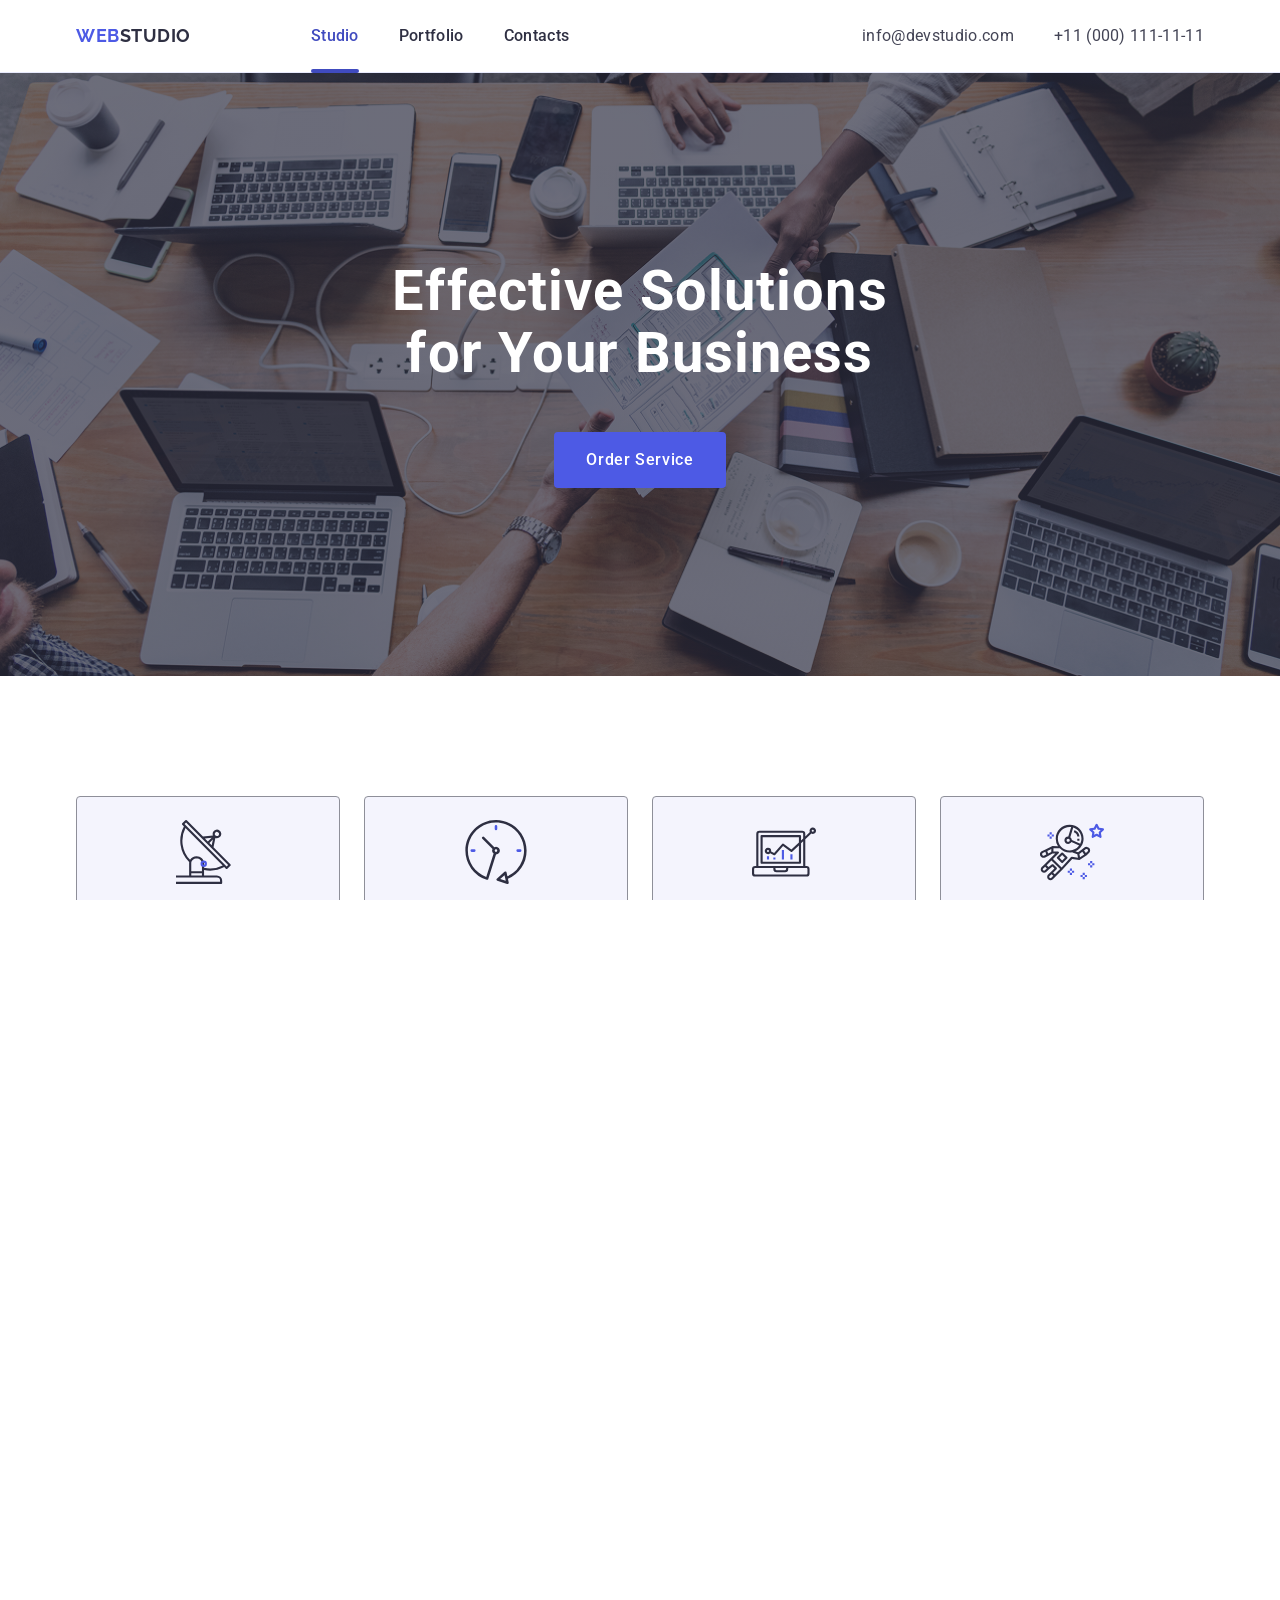
==== index.html @ c603f842 "Add files via upload" ====
<!DOCTYPE html>
<html lang="en">
  <head>
    <meta charset="UTF-8" />
    <meta name="viewport" content="width=device-width, initial-scale=1.0" />
    <!-- all Fonts -->
    <link rel="preconnect" href="https://fonts.googleapis.com" />
    <link rel="preconnect" href="https://fonts.gstatic.com" crossorigin />
    <link
      href="https://fonts.googleapis.com/css2?family=Raleway:wght@700&family=Roboto:wght@400;500;700&display=swap"
      rel="stylesheet"
    />

    <!-- Normalize -->
    <link
      href="https://cdnjs.cloudflare.com/ajax/libs/modern-normalize/3.0.1/modern-normalize.min.css"
      rel="stylesheet"
    />
    <!-- Stylesheet -->
    <link rel="stylesheet" href="./css/styles.css" />

    <!-- Title -->
    <title>WebStudio</title>
  </head>
  <body>
    <!-- Header -->
    <header class="site-header header">
      <div class="container header-container">
        <nav class="nav-bar">
          <a href="./index.html" class="logo-link">
            Web<span class="logo-studio">Studio</span>
          </a>
          <button class="burger-menu" type="button" aria-label="Open menu">
            <svg class="burger-menu-icon" width="24" height="24">
              <use href="./images/icons.svg#mobile-menu-icon"></use>
            </svg>
          </button>
          <ul class="main-menu">
            <li class="menu-link-item">
              <a href="./index.html" class="menu-link current">Studio</a>
            </li>
            <li class="menu-link-item">
              <a href="#" class="menu-link">Portfolio</a>
            </li>
            <li class="menu-link-item">
              <a href="#" class="menu-link">Contacts</a>
            </li>
          </ul>
        </nav>
        <address class="contact-info">
          <ul class="contact-list">
            <li>
              <a href="mailto:info@devstudio.com" class="contact-link"
                >info@devstudio.com</a
              >
            </li>
            <li>
              <a href="tel:+110001111111" class="contact-link"
                >+11 (000) 111-11-11</a
              >
            </li>
          </ul>
        </address>
      </div>
    </header>
    <main>
      <!-- Hero Section -->
      <section class="hero">
        <div class="container hero-container">
          <h1 class="hero-title">Effective Solutions for Your Business</h1>
          <button type="button" class="hero-button button">
            <span class="button-text">Order Service</span>
          </button>
        </div>
      </section>

      <!-- Features Section -->
      <section class="features">
        <div class="container features-container">
          <h2 class="visually-hidden">Our Features</h2>
          <ul class="features-list">
            <li class="feature-item">
              <div class="feature-icon">
                <svg width="64" height="64">
                  <use href="./images/icons.svg#antenna"></use>
                </svg>
              </div>
              <h3 class="feature-item-name">Strategy</h3>
              <p class="feature-item-text">
                Our goal is to identify the business problem to walk away with
                the perfect and creative solution.
              </p>
            </li>
            <li class="feature-item">
              <div class="feature-icon">
                <svg width="64" height="64">
                  <use href="./images/icons.svg#clock"></use>
                </svg>
              </div>
              <h3 class="feature-item-name">Punctuality</h3>
              <p class="feature-item-text">
                Bring the key message to the brand's audience for the best price
                within the shortest possible time.
              </p>
            </li>
            <li class="feature-item">
              <div class="feature-icon">
                <svg width="64" height="64">
                  <use href="./images/icons.svg#diagram"></use>
                </svg>
              </div>
              <h3 class="feature-item-name">Diligence</h3>
              <p class="feature-item-text">
                Research and confirm brands with the strongest digital growth
                opportunities and minimize risk.
              </p>
            </li>
            <li class="feature-item">
              <div class="feature-icon">
                <svg width="64" height="64">
                  <use href="./images/icons.svg#astronaut"></use>
                </svg>
              </div>
              <h3 class="feature-item-name">Technologies</h3>
              <p class="feature-item-text">
                Design practice focused on digital experiences. We bring forth a
                deep passion for problem-solving.
              </p>
            </li>
          </ul>
        </div>
      </section>

      <!-- Team Section -->
      <section class="team">
        <div class="container team-container">
          <h2 class="team-titel">Our Team</h2>
          <ul class="team-list">
            <li class="team-item">
              <img
                srcset="
                  ./images/team/img_te_mob.jpg    1x,
                  ./images/team/img_te_mob@2x.jpg 2x
                "
                src="./images/team/img1.jpg"
                alt="Mark Guerrero"
                width="264"
                height="260"
              />
              <div class="team-info">
                <h3 class="team-name">Mark Guerrero</h3>
                <p class="team-name-body">Product Designer</p>
                <ul class="social-list">
                  <li class="social-item">
                    <a
                      class="social-link"
                      href="https://instagram.com"
                      target="_blank"
                      rel="noopener noreferrer"
                    >
                      <svg class="social-icon" width="16" height="16">
                        <use href="./images/icons.svg#instagram"></use>
                      </svg>
                    </a>
                  </li>
                  <li class="social-item">
                    <a
                      class="social-link"
                      href="https://twitter.com"
                      target="_blank"
                      rel="noopener noreferrer"
                    >
                      <svg class="social-icon" width="16" height="16">
                        <use href="./images/icons.svg#twitter"></use>
                      </svg>
                    </a>
                  </li>
                  <li class="social-item">
                    <a
                      class="social-link"
                      href="https://facebook.com"
                      target="_blank"
                      rel="noopener noreferrer"
                    >
                      <svg class="social-icon" width="16" height="16">
                        <use href="./images/icons.svg#facebook"></use>
                      </svg>
                    </a>
                  </li>
                  <li class="social-item">
                    <a
                      class="social-link"
                      href="https://linkedin.com"
                      target="_blank"
                      rel="noopener noreferrer"
                    >
                      <svg class="social-icon" width="16" height="16">
                        <use href="./images/icons.svg#linkedin"></use>
                      </svg>
                    </a>
                  </li>
                </ul>
              </div>
            </li>
            <li class="team-item">
              <img
                srcset="
                  ./images/team/img_te_mob-1.jpg    1x,
                  ./images/team/img_te_mob@2x-1.jpg 2x
                "
                src="./images/team/img2.jpg"
                alt="Tom Ford"
                width="264"
                height="260"
              />
              <div class="team-info">
                <h3 class="team-name">Tom Ford</h3>
                <p class="team-name-body">Frontend Developer</p>
                <ul class="social-list">
                  <li class="social-item">
                    <a
                      class="social-link"
                      href="https://instagram.com"
                      target="_blank"
                      rel="noopener noreferrer"
                    >
                      <svg class="social-icon" width="16" height="16">
                        <use href="./images/icons.svg#instagram"></use>
                      </svg>
                    </a>
                  </li>
                  <li class="social-item">
                    <a
                      class="social-link"
                      href="https://twitter.com"
                      target="_blank"
                      rel="noopener noreferrer"
                    >
                      <svg class="social-icon" width="16" height="16">
                        <use href="./images/icons.svg#twitter"></use>
                      </svg>
                    </a>
                  </li>
                  <li class="social-item">
                    <a
                      class="social-link"
                      href="https://facebook.com"
                      target="_blank"
                      rel="noopener noreferrer"
                    >
                      <svg class="social-icon" width="16" height="16">
                        <use href="./images/icons.svg#facebook"></use>
                      </svg>
                    </a>
                  </li>
                  <li class="social-item">
                    <a
                      class="social-link"
                      href="https://linkedin.com"
                      target="_blank"
                      rel="noopener noreferrer"
                    >
                      <svg class="social-icon" width="16" height="16">
                        <use href="./images/icons.svg#linkedin"></use>
                      </svg>
                    </a>
                  </li>
                </ul>
              </div>
            </li>
            <li class="team-item">
              <img
                srcset="
                  ./images/team/img_te_mob-2.jpg    1x,
                  ./images/team/img_te_mob@2x-2.jpg 2x
                "
                src="./images/team/img3.jpg"
                alt="Camila Garcia"
                width="264"
                height="260"
              />
              <div class="team-info">
                <h3 class="team-name">Camila Garcia</h3>
                <p class="team-name-body">Marketing</p>
                <ul class="social-list">
                  <li class="social-item">
                    <a
                      class="social-link"
                      href="https://instagram.com"
                      target="_blank"
                      rel="noopener noreferrer"
                    >
                      <svg class="social-icon" width="16" height="16">
                        <use href="./images/icons.svg#instagram"></use>
                      </svg>
                    </a>
                  </li>
                  <li class="social-item">
                    <a
                      class="social-link"
                      href="https://twitter.com"
                      target="_blank"
                      rel="noopener noreferrer"
                    >
                      <svg class="social-icon" width="16" height="16">
                        <use href="./images/icons.svg#twitter"></use>
                      </svg>
                    </a>
                  </li>
                  <li class="social-item">
                    <a
                      class="social-link"
                      href="https://facebook.com"
                      target="_blank"
                      rel="noopener noreferrer"
                    >
                      <svg class="social-icon" width="16" height="16">
                        <use href="./images/icons.svg#facebook"></use>
                      </svg>
                    </a>
                  </li>
                  <li class="social-item">
                    <a
                      class="social-link"
                      href="https://linkedin.com"
                      target="_blank"
                      rel="noopener noreferrer"
                    >
                      <svg class="social-icon" width="16" height="16">
                        <use href="./images/icons.svg#linkedin"></use>
                      </svg>
                    </a>
                  </li>
                </ul>
              </div>
            </li>
            <li class="team-item">
              <img
                srcset="
                  ./images/team/img_te_mob-3.jpg    1x,
                  ./images/team/img_te_mob@2x-3.jpg 2x
                "
                src="./images/team/img4.jpg"
                alt="Daniel Wilson"
                width="264"
                height="260"
              />
              <div class="team-info">
                <h3 class="team-name">Daniel Wilson</h3>
                <p class="team-name-body">UI Designer</p>
                <ul class="social-list">
                  <li class="social-item">
                    <a
                      class="social-link"
                      href="https://instagram.com"
                      target="_blank"
                      rel="noopener noreferrer"
                    >
                      <svg class="social-icon" width="16" height="16">
                        <use href="./images/icons.svg#instagram"></use>
                      </svg>
                    </a>
                  </li>
                  <li class="social-item">
                    <a
                      class="social-link"
                      href="https://twitter.com"
                      target="_blank"
                      rel="noopener noreferrer"
                    >
                      <svg class="social-icon" width="16" height="16">
                        <use href="./images/icons.svg#twitter"></use>
                      </svg>
                    </a>
                  </li>
                  <li class="social-item">
                    <a
                      class="social-link"
                      href="https://facebook.com"
                      target="_blank"
                      rel="noopener noreferrer"
                    >
                      <svg class="social-icon" width="16" height="16">
                        <use href="./images/icons.svg#facebook"></use>
                      </svg>
                    </a>
                  </li>
                  <li class="social-item">
                    <a
                      class="social-link"
                      href="https://linkedin.com"
                      target="_blank"
                      rel="noopener noreferrer"
                    >
                      <svg class="social-icon" width="16" height="16">
                        <use href="./images/icons.svg#linkedin"></use>
                      </svg>
                    </a>
                  </li>
                </ul>
              </div>
            </li>
          </ul>
        </div>
      </section>

      <!-- Portfolio Section -->
      <section class="portfolio">
        <div class="container portfolio-container">
          <h2 class="portfolio-titel">Our Portfolio</h2>
          <ul class="portfolio-list">
            <li class="portfolio-item">
              <div class="overlay-wrapper">
                <picture>
                  <!-- Desktop -->
                  <source
                    media="(min-width: 1158px)"
                    srcset="
                      ./images/portfolio/img-1.jpg         1x,
                      ./images/portfolio/img_desk@2x-1.jpg 2x
                    "
                  />

                  <!-- Tablet -->
                  <source
                    media="(min-width: 768px)"
                    srcset="
                      ./images/portfolio/img_port_tab-1.jpg    1x,
                      ./images/portfolio/img_port_tab-1@2x.jpg 2x
                    "
                  />

                  <!-- Mobile fallback -->
                  <img
                    src="./images/portfolio/imgport_mob-1.jpg"
                    alt="Banking App"
                    width="288"
                    height="280"
                  />
                </picture>
                <p class="overlay-text">
                  14 Stylish and User-Friendly App Design Concepts · Task
                  Manager App · Calorie Tracker App · Exotic Fruit Ecommerce App
                  · Cloud Storage App
                </p>
              </div>
              <div class="portfolio-info">
                <h3 class="portfolio-name">Banking App</h3>
                <p class="portfolio-name-body">App</p>
              </div>
            </li>
            <li class="portfolio-item">
              <div class="overlay-wrapper">
                <picture>
                  <source
                    media="(min-width: 1158px)"
                    srcset="
                      ./images/portfolio/img-2.jpg         1x,
                      ./images/portfolio/img_desk@2x-2.jpg 2x
                    "
                  />

                  <!-- Tablet -->
                  <source
                    media="(min-width: 768px)"
                    srcset="
                      ./images/portfolio/img_port_tab-2.jpg    1x,
                      ./images/portfolio/img_port_tab-2@2x.jpg 2x
                    "
                  />

                  <!-- Mobile fallback -->
                  <img
                    src="./images/portfolio/imgport_mob-2.jpg"
                    alt="Cashless Payment"
                    width="288"
                    height="280"
                  />
                </picture>
                <p class="overlay-text">
                  14 Stylish and User-Friendly App Design Concepts · Task
                  Manager App · Calorie Tracker App · Exotic Fruit Ecommerce App
                  · Cloud Storage App
                </p>
              </div>
              <div class="portfolio-info">
                <h3 class="portfolio-name">Cashless Payment</h3>
                <p class="portfolio-name-body">Marketing</p>
              </div>
            </li>
            <li class="portfolio-item">
              <div class="overlay-wrapper">
                <picture>
                  <source
                    media="(min-width: 1158px)"
                    srcset="
                      ./images/portfolio/img-3.jpg         1x,
                      ./images/portfolio/img_desk@2x-3.jpg 2x
                    "
                  />

                  <!-- Tablet -->
                  <source
                    media="(min-width: 768px)"
                    srcset="
                      ./images/portfolio/img_port_tab-3.jpg    1x,
                      ./images/portfolio/img_port_tab-3@2x.jpg 2x
                    "
                  />

                  <!-- Mobile fallback -->
                  <img
                    src="./images/portfolio/imgport_mob-3.jpg"
                    alt="Meditation App"
                    width="288"
                    height="280"
                  />
                </picture>

                <p class="overlay-text">
                  14 Stylish and User-Friendly App Design Concepts · Task
                  Manager App · Calorie Tracker App · Exotic Fruit Ecommerce App
                  · Cloud Storage App
                </p>
              </div>
              <div class="portfolio-info">
                <h3 class="portfolio-name">Meditation App</h3>
                <p class="portfolio-name-body">App</p>
              </div>
            </li>
            <li class="portfolio-item">
              <div class="overlay-wrapper">
                <picture>
                  <source
                    media="(min-width: 1158px)"
                    srcset="
                      ./images/portfolio/img-4.jpg         1x,
                      ./images/portfolio/img_desk@2x-4.jpg 2x
                    "
                  />

                  <!-- Tablet -->
                  <source
                    media="(min-width: 768px)"
                    srcset="
                      ./images/portfolio/img_port_tab-4.jpg    1x,
                      ./images/portfolio/img_port_tab-4@2x.jpg 2x
                    "
                  />

                  <!-- Mobile fallback -->
                  <img
                    src="./images/portfolio/imgport_mob-4.jpg"
                    alt="Taxi Service"
                    width="288"
                    height="280"
                  />
                </picture>

                <p class="overlay-text">
                  14 Stylish and User-Friendly App Design Concepts · Task
                  Manager App · Calorie Tracker App · Exotic Fruit Ecommerce App
                  · Cloud Storage App
                </p>
              </div>
              <div class="portfolio-info">
                <h3 class="portfolio-name">Taxi Service</h3>
                <p class="portfolio-name-body">Marketing</p>
              </div>
            </li>
            <li class="portfolio-item">
              <div class="overlay-wrapper">
                <picture>
                  <source
                    media="(min-width: 1158px)"
                    srcset="
                      ./images/portfolio/img-5.jpg         1x,
                      ./images/portfolio/img_desk@2x-5.jpg 2x
                    "
                  />

                  <!-- Tablet -->
                  <source
                    media="(min-width: 768px)"
                    srcset="
                      ./images/portfolio/img_port_tab-5.jpg    1x,
                      ./images/portfolio/img_port_tab-5@2x.jpg 2x
                    "
                  />

                  <!-- Mobile fallback -->
                  <img
                    src="./images/portfolio/imgport_mob-5.jpg"
                    alt="Screen Illustrations"
                    width="288"
                    height="280"
                  />
                </picture>

                <p class="overlay-text">
                  14 Stylish and User-Friendly App Design Concepts · Task
                  Manager App · Calorie Tracker App · Exotic Fruit Ecommerce App
                  · Cloud Storage App
                </p>
              </div>
              <div class="portfolio-info">
                <h3 class="portfolio-name">Screen Illustrations</h3>
                <p class="portfolio-name-body">Design</p>
              </div>
            </li>
            <li class="portfolio-item">
              <div class="overlay-wrapper">
                <picture>
                  <source
                    media="(min-width: 1158px)"
                    srcset="
                      ./images/portfolio/img-6.jpg         1x,
                      ./images/portfolio/img_desk@2x-6.jpg 2x
                    "
                  />

                  <!-- Tablet -->
                  <source
                    media="(min-width: 768px)"
                    srcset="
                      ./images/portfolio/img_port_tab-6.jpg    1x,
                      ./images/portfolio/img_port_tab-6@2x.jpg 2x
                    "
                  />

                  <!-- Mobile fallback -->
                  <img
                    src="./images/portfolio/imgport_mob-6.jpg"
                    alt="Online Courses"
                    width="288"
                    height="280"
                  />
                </picture>

                <p class="overlay-text">
                  14 Stylish and User-Friendly App Design Concepts · Task
                  Manager App · Calorie Tracker App · Exotic Fruit Ecommerce App
                  · Cloud Storage App
                </p>
              </div>
              <div class="portfolio-info">
                <h3 class="portfolio-name">Online Courses</h3>
                <p class="portfolio-name-body">Marketing</p>
              </div>
            </li>
          </ul>
        </div>
      </section>
    </main>

    <!-- Footer -->
    <footer class="footer">
      <div class="container footer-inner">
        <div class="footer-top">
          <div class="footer-container">
            <a href="./index.html" class="footer-logo">
              Web<span class="footer-logo-studio">Studio</span>
            </a>
            <p class="footer-text">
              Increase the flow of customers and sales for your business with
              digital marketing & growth solutions.
            </p>
          </div>
          <div class="footer-container-social">
            <p class="footer-social-media">Social media</p>
            <ul class="social-list-footer">
              <li class="social-item-footer">
                <a
                  class="social-link-footer"
                  href="https://instagram.com"
                  target="_blank"
                  rel="noopener noreferrer"
                  ><svg class="social-icon-footer" width="24" height="24">
                    <use href="./images/icons.svg#instagram"></use></svg
                ></a>
              </li>
              <li class="social-item-footer">
                <a
                  class="social-link-footer"
                  href="https://twitter.com"
                  target="_blank"
                  rel="noopener noreferrer"
                  ><svg class="social-icon-footer" width="24" height="24">
                    <use href="./images/icons.svg#twitter"></use></svg
                ></a>
              </li>
              <li class="social-item-footer">
                <a
                  class="social-link-footer"
                  href="https://facebook.com"
                  target="_blank"
                  rel="noopener noreferrer"
                  ><svg class="social-icon-footer" width="24" height="24">
                    <use href="./images/icons.svg#facebook"></use></svg
                ></a>
              </li>
              <li class="social-item-footer">
                <a
                  class="social-link-footer"
                  href="https://linkedin.com"
                  target="_blank"
                  rel="noopener noreferrer"
                  ><svg class="social-icon-footer" width="24" height="24">
                    <use href="./images/icons.svg#linkedin"></use></svg
                ></a>
              </li>
            </ul>
          </div>
          <div class="footer-form-block">
            <p class="footer-form-sbr">Subscribe</p>
            <form class="footer-form" name="subscribe-form">
              <label class="footer-form-field">
                <input
                  class="footer-form-input"
                  type="email"
                  name="subscribe-email"
                  placeholder="E-mail"
                />
              </label>

              <button
                class="footer-form-button button button-accent"
                type="submit"
              >
                Subscribe
                <svg class="icon-send" width="24" height="24">
                  <use href="./images/icons.svg#icon-send"></use>
                </svg>
              </button>
            </form>
          </div>
        </div>
      </div>
    </footer>

    <!-- Modal Window -->

    <div class="backdrop">
      <div class="modal">
        <button class="modal-btn" type="button">
          <svg class="modal-btn-icon" width="8" height="8">
            <use href="./images/icons.svg#close-icon"></use>
          </svg>
        </button>

        <p class="modal-caption">
          Leave your contacts and we will call you back
        </p>

        <form class="modal-form" name="review">
          <div class="modal-form-field">
            <label class="modal-form-label" for="user-name">Name</label>
            <div class="modal-form-wrapper">
              <input
                class="modal-form-input"
                type="text"
                id="user-name"
                name="user-name"
              />
              <svg class="modal-form-icon" width="18" height="24">
                <use href="./images/icons.svg#user-icon"></use>
              </svg>
            </div>
          </div>

          <div class="modal-form-field">
            <label class="modal-form-label" for="user-phone">Phone</label>
            <div class="modal-form-wrapper">
              <input
                class="modal-form-input"
                type="tel"
                id="user-phone"
                name="user-phone"
              />
              <svg class="modal-form-icon" width="18" height="24">
                <use href="./images/icons.svg#phone-icon"></use>
              </svg>
            </div>
          </div>

          <div class="modal-form-field">
            <label class="modal-form-label" for="user-email">Email</label>
            <div class="modal-form-wrapper">
              <input
                class="modal-form-input"
                type="email"
                id="user-email"
                name="user-email"
              />
              <svg class="modal-form-icon" width="18" height="24">
                <use href="./images/icons.svg#email-icon"></use>
              </svg>
            </div>
          </div>

          <div class="modal-form-field modal-form-field-comment">
            <label class="modal-form-label" for="user-comment">Comment</label>
            <textarea
              class="modal-form-message"
              id="user-comment"
              name="user-comment"
              rows="4"
              placeholder="Text input"
            ></textarea>
          </div>
          <div class="form-agreement">
            <input
              class="checkbox visually-hidden"
              type="checkbox"
              id="user-privacy"
              name="user-privacy"
              value="true"
            />
            <label class="agreement-wrapper" for="user-privacy">
              <span class="agreement-checkbox">
                <svg class="agreement-checkbox-icon" width="10" height="8">
                  <use href="./images/icons.svg#accept-icon"></use>
                </svg>
              </span>
              I accept the terms and conditions of the
              <a
                class="agreement-link accent-text"
                href="./index.html"
                target="_blank"
              >
                Privacy Policy
              </a>
            </label>
          </div>
          <button class="btn btn-accent" type="submit">Send</button>
        </form>
      </div>
    </div>

    <!-- Menu Window Mobile -->

    <div class="mobile-menu-window mobile-container">
      <div class="mobile-menu-container">
        <button class="mobile-close-btn" type="button" aria-label="Close menu">
          <svg class="mobile-close-icon" width="8" height="8">
            <use href="./images/icons.svg#close-icon"></use>
          </svg>
        </button>

        <ul class="mobile-menu-list">
          <li class="mobile-menu-item">
            <a href="./index.html" class="mobile-menu-link current">Studio</a>
          </li>
          <li class="mobile-menu-item">
            <a href="#" class="mobile-menu-link">Portfolio</a>
          </li>
          <li class="mobile-menu-item">
            <a href="#" class="mobile-menu-link">Contacts</a>
          </li>
        </ul>
        <div class="mobile-bottom-block">
          <ul class="mobile-contact-list">
            <li class="mobile-contact-item">
              <a href="mailto:info@devstudio.com" class="mobile-contact-link"
                >info@devstudio.com</a
              >
            </li>
            <li class="mobile-contact-item">
              <a href="tel:+110001111111" class="mobile-contact-link"
                >+11 (000) 111-11-11</a
              >
            </li>
          </ul>

          <ul class="mobile-social-list">
            <li class="social-item">
              <a
                class="social-link"
                href="https://instagram.com"
                target="_blank"
                rel="noopener noreferrer"
              >
                <svg class="social-icon" width="16" height="16">
                  <use href="./images/icons.svg#instagram"></use>
                </svg>
              </a>
            </li>
            <li class="social-item">
              <a
                class="social-link"
                href="https://twitter.com"
                target="_blank"
                rel="noopener noreferrer"
              >
                <svg class="social-icon" width="16" height="16">
                  <use href="./images/icons.svg#twitter"></use>
                </svg>
              </a>
            </li>
            <li class="social-item">
              <a
                class="social-link"
                href="https://facebook.com"
                target="_blank"
                rel="noopener noreferrer"
              >
                <svg class="social-icon" width="16" height="16">
                  <use href="./images/icons.svg#facebook"></use>
                </svg>
              </a>
            </li>
            <li class="social-item">
              <a
                class="social-link"
                href="https://linkedin.com"
                target="_blank"
                rel="noopener noreferrer"
              >
                <svg class="social-icon" width="16" height="16">
                  <use href="./images/icons.svg#linkedin"></use>
                </svg>
              </a>
            </li>
          </ul>
        </div>
      </div>
    </div>

    <script src="./js/script.js"></script>
  </body>
</html>
---- css/styles.css ----
.hiden {
  display: none;
}

/* #region CSS reset */
*,
*::before,
*::after {
  box-sizing: border-box;
  margin: 0;
  padding: 0;
}

.header,
body {
  background-color: #ffffff;
}
.team {
  background-color: #f4f4fd;
}
.hero {
  background-color: #2e2f42;
}
.footer {
  background-color: #2e2f42;
}
img {
  display: block;
  max-width: 100%;
  height: auto;
}
body {
  font-family: 'Roboto', sans-serif;
  color: #434455;
}
.visually-hidden {
  position: absolute;
  width: 1px;
  height: 1px;
  margin: -1px;
  border: 0;
  padding: 0;
  white-space: nowrap;
  clip-path: inset(100%);
  clip: rect(0 0 0 0);
  overflow: hidden;
}
html,
body {
  height: 100%;
  margin: 0;
  padding: 0;
  overflow-x: hidden;
}

/* #region Mobile Screen */
.container {
  min-width: 320px;
  padding: 0 16px;
  margin: 0 auto;
}
/* #endregion */
/* #region Tablet */
@media screen and (min-width: 768px) {
  .container {
    max-width: 768px;
    margin: 0 auto;
    padding: 0 16px;
  }
}
/* #endregion */
/* #region Desktop */
@media screen and (min-width: 1158px) {
  .container {
    width: 100%;
    max-width: 1158px;
    padding: 0 15px;
    margin: 0 auto;
  }
}

/* #endregion */
h1,
h2,
h3,
h4,
h5,
h6,
p {
  margin: 0;
  padding: 0;
}

.button:hover,
.button:focus {
  background-color: #404bbf;
}

/*body:has(.backdrop.is-open) {
  overflow: hidden;
}*/

/* #endregion CSS reset */

/* Header */
/* #region Header */
.header {
  box-shadow: 0px 2px 1px rgba(46, 47, 66, 0.08),
    0px 1px 1px rgba(46, 47, 66, 0.16), 0px 1px 6px rgba(46, 47, 66, 0.08);
}
.site-header {
  border-bottom: 1px solid #e7e9fc;
  background-color: #ffffff;
}

.burger-menu {
  position: absolute;
  background-color: transparent;
  border: none;
  padding: 0;
  display: flex;
  align-items: center;
  justify-content: center;
  transition: transform 350ms cubic-bezier(0.4, 0, 0.2, 1);
  right: 16px;
}
.burger-menu-icon {
  fill: #2f2f37;
}

.burger-menu:active .burger-menu-icon {
  fill: #404bbf;
}

@media screen and (max-width: 767px) {
  .contact-info {
    display: none;
  }
  .menu-link-item {
    display: none;
  }
}

.header-container {
  display: flex;
  position: relative;
  align-items: center;
  justify-content: space-between;
}

.nav-bar {
  display: flex;
  align-items: center;
}

.logo-link {
  margin-right: 76px;
  font-family: 'Raleway', sans-serif;
  font-weight: 700;
  font-size: 18px;
  line-height: 1.17;
  letter-spacing: 0.03em;
  text-transform: uppercase;
  text-decoration: none;
  color: #4d5ae5;
  margin-right: 120px;
}

.logo-studio {
  color: #2e2f42;
}

.main-menu {
  display: flex;
  list-style: none;
  margin: 0;
  padding: 0;
  gap: 40px;
  transition: color 250ms cubic-bezier(0.4, 0, 0.2, 1);
}
@media screen and (min-width: 768px) {
  .burger-menu {
    display: none;
  }
}

@media screen and (min-width: 768px) {
  .menu-link {
    font-size: 16px;
    line-height: 24px;
    font-weight: 500;
    letter-spacing: 0.02em;
    text-decoration: none;
    color: #2e2f42;
    padding: 20px 0;
    display: block;
    transition: color 250ms cubic-bezier(0.4, 0, 0.2, 1);
  }

  .menu-link:hover,
  .menu-link:focus,
  .contact-link:hover,
  .contact-link:focus {
    color: #404bbf;
  }
  .menu-link.current {
    position: relative;
    color: #404bbf;
  }

  .menu-link.current::after {
    content: '';

    position: absolute;
    left: 0;
    bottom: -1px;

    width: 100%;
    height: 4px;
    border-radius: 2px;

    background-color: #404bbf;
  }
}

@media screen and (min-width: 768px) {
  .contact-list {
    display: flex;
    flex-direction: column;
    gap: 12px;
    list-style: none;
    transition: color 250ms cubic-bezier(0.4, 0, 0.2, 1);
  }

  .contact-link {
    font-weight: 400;
    font-size: 12px;
    line-height: 1.2;
    letter-spacing: 0.04em;
    color: #434455;
    text-decoration: none;
    transition: color 250ms cubic-bezier(0.4, 0, 0.2, 1);
  }
  .contact-info {
    font-style: normal;
  }
}

@media screen and (min-width: 1158px) {
  .contact-list {
    display: flex;
    justify-content: flex-end;
    text-align: center;
    flex-direction: row;
    list-style: none;
    margin: 0;
    padding: 0;
    gap: 40px;
    transition: color 250ms cubic-bezier(0.4, 0, 0.2, 1);
  }
  .contact-link {
    font-size: 16px;
    line-height: 1.5;
    letter-spacing: 0.02em;
  }
}
@media screen and (min-width: 1158px) {
  .menu-link {
    font-size: 16px;
    line-height: 24px;
    font-weight: 500;
    letter-spacing: 0.02em;
    text-decoration: none;
    color: #2e2f42;
    padding: 24px 0;
    display: block;
    transition: color 250ms cubic-bezier(0.4, 0, 0.2, 1);
  }
}

/* #endregion Header */

/* Hero */
/* #region Hero */
.hero {
  text-align: center;
  background-image: linear-gradient(
      rgba(46, 47, 66, 0.7),
      rgba(46, 47, 66, 0.7)
    ),
    url(../images/background/dark-bg_bg_mob.jpg);
  background-repeat: no-repeat;
  background-position: center;
  background-size: cover;
  max-width: 1440px;
  padding: auto;
}

@media (min-resolution: 192dpi) {
  .hero {
    background-image: linear-gradient(
        rgba(46, 47, 66, 0.7),
        rgba(46, 47, 66, 0.7)
      ),
      url('../images/background/dark-bg_bg_mob@2x.jpg');
  }
}
.hero-title {
  font-weight: 700;
  font-size: 36px;
  line-height: 1.1;
  letter-spacing: 0.02em;
  color: #ffffff;
  min-width: 216px;
  text-align: center;
  padding: 72px 52px;
}

.hero-button {
  min-width: 169px;
  margin-bottom: 72px;
  background-color: #4d5ae5;
  border: none;
  padding: 16px 32px;
  border-radius: 4px;
  font-family: 'Roboto', sans-serif;
  font-weight: 500;
  font-size: 16px;
  line-height: 1.5;
  letter-spacing: 0.04em;
  color: #ffffff;
  cursor: pointer;
  transition: background-color 250ms cubic-bezier(0.4, 0, 0.2, 1);
}

.button-text {
  font-size: 16px;
  line-height: 1.5;
  letter-spacing: 0.04em;
  color: #ffffff;
}

@media only screen and (min-width: 768px) {
  .hero-title {
    font-size: 56px;
    min-width: 320px;
    padding: 112px 120px 36px;
    margin: 0;
  }
  .hero-button {
    margin-bottom: 112px;
  }
}

@media only screen and (min-width: 768px) {
  .hero {
    background-image: linear-gradient(
        rgba(46, 47, 66, 0.7),
        rgba(46, 47, 66, 0.7)
      ),
      url('../images/background/dark-bg_bg_tab.jpg');
  }
  @media (min-resolution: 192dpi) {
    .hero {
      background-image: linear-gradient(
          rgba(46, 47, 66, 0.7),
          rgba(46, 47, 66, 0.7)
        ),
        url('../images/background/dark-bg_bg_tab@2x.jpg');
    }
  }
}
@media only screen and (min-width: 1158px) {
  .hero {
    background-image: linear-gradient(
        rgba(46, 47, 66, 0.7),
        rgba(46, 47, 66, 0.7)
      ),
      url('../images/background/dark-bg_bg_desk.jpg');
  }
  @media (min-resolution: 192dpi) {
    .hero {
      background-image: linear-gradient(
          rgba(46, 47, 66, 0.7),
          rgba(46, 47, 66, 0.7)
        ),
        url('../images/background/dark-bg_bg_desk@2x.jpg');
    }
  }
}
@media only screen and (min-width: 1158px) {
  .hero-title {
    padding: 188px 316px 48px;
  }
  .hero-button {
    margin-bottom: 188px;
  }
}

/* #endregion Hero */

/* Features */
/* #region Features */
.features {
  padding: 96px 0;
}
.features-list {
  display: flex;
  flex-direction: column;
  gap: 72px;
  list-style: none;
}
.feature-item-name {
  font-weight: 700;
  font-size: 36px;
  line-height: 1.1;
  letter-spacing: 0.02em;
  color: #2e2f42;
  margin-bottom: 8px;
  text-align: center;
}
.feature-item-text {
  font-weight: 500;
  font-size: 16px;
  line-height: 1.5;
  letter-spacing: 0.02em;
  color: #434455;
}

@media only screen and (min-width: 1158px) {
  .feature-icon {
    display: flex;
    align-items: center;
    justify-content: center;
    background-color: #f4f4fd;
    border-radius: 4px;
    border: 1px solid #8e8f99;
    border-radius: 4px;
    width: 264px;
    height: 112px;
    margin-bottom: 8px;
  }
  .features {
    padding: 120px 0;
  }
  .features-list {
    display: flex;
    flex-direction: row;
    justify-content: center;
    gap: 24px;
    list-style: none;
    margin: 0;
    padding: 0;
  }
  .feature-item-name {
    font-weight: 500;
    font-size: 20px;
    line-height: 24px;
    letter-spacing: 0.02em;
    color: #2e2f42;
    margin-bottom: 8px;
  }
  .feature-item-text {
    font-weight: 400;
  }
  .feature-item {
    flex-basis: calc((100% - 3 * 24px) / 4);
    text-align: left;
  }
  .feature-icon svg {
    fill: currentColor;
  }
}
@media only screen and (max-width: 1157px) {
  .feature-icon {
    display: none;
  }
}
@media only screen and (min-width: 768px) and (max-width: 1157px) {
  .features-list {
    display: grid;
    grid-template-columns: repeat(2, 1fr);
    grid-template-rows: repeat(2, auto);
    gap: 72px 24px;
    list-style: none;
    padding: 0;
    margin: 0;
  }
  .feature-item-name {
    text-align: left;
  }
}
/* #endregion Features */

/* Team */
/* #region Team */
.team {
  padding: 96px 28px;
  display: flex;
  justify-content: center;
}
.social-list {
  list-style: none;
  display: flex;
  gap: 24px;
  align-items: center;
  justify-content: center;
  padding: 0;
  margin-top: 8px;
}
.social-item {
  width: 40px;
  height: 40px;
}
.social-link {
  background-color: #4d5ae5;
  width: 100%;
  height: 100%;
  display: flex;
  align-items: center;
  justify-content: center;
  border-radius: 50%;
  transition: background-color 250ms cubic-bezier(0.4, 0, 0.2, 1);
}
.social-link:hover,
.social-link:focus {
  background-color: #404bbf;
}
.social-icon {
  fill: #f4f4fd;
}
.team-titel {
  font-weight: 700;
  font-size: 36px;
  line-height: 1.11;
  letter-spacing: 0.02em;
  text-align: center;
  text-transform: capitalize;
  color: #2e2f42;
  margin-bottom: 72px;
}

.team-list {
  display: flex;
  flex-direction: column;
  gap: 72px;
  list-style: none;
  margin: 0;
  padding: 0;
  justify-content: center;
}

.team-item {
  background-color: #ffffff;
  border-radius: 0 0 4px 4px;
  box-shadow: 0px 2px 6px rgba(46, 47, 66, 0.1);
  flex-basis: calc((100% - 72px) / 4);
}
.team-item:first-child {
  box-shadow: 0px 1px 6px rgba(46, 47, 66, 0.08),
    0px 1px 1px rgba(46, 47, 66, 0.16), 0px 2px 1px rgba(46, 47, 66, 0.08);
}

.team-item img {
  border-top-left-radius: 4px;
  border-top-right-radius: 4px;
  display: block;
  width: 100%;
  height: auto;
}

.team-info {
  padding: 32px 16px;
  text-align: center;
  box-shadow: 0 2px 1px 0 rgba(46, 47, 66, 0.08),
    0 1px 1px 0 rgba(46, 47, 66, 0.16), 0 1px 6px 0 rgba(46, 47, 66, 0.08);
}

.team-name {
  font-weight: 500;
  font-size: 20px;
  line-height: 24px;
  letter-spacing: 0.02em;
  color: #2e2f42;
  margin-bottom: 8px;
}

.team-name-body {
  font-size: 16px;
  line-height: 24px;
  letter-spacing: 0.02em;
  color: #434455;
}
@media only screen and (min-width: 768px) {
  .team-list {
    display: grid;
    grid-template-columns: repeat(2, 1fr);
    grid-template-rows: repeat(2, auto);
    gap: 64px 24px;
    list-style: none;
    padding: 0;
    margin: 0;
    justify-content: center;
  }
}

@media only screen and (min-width: 1158px) {
  .team {
    padding-top: 120px;
    padding-bottom: 120px;
  }

  .team-list {
    display: flex;
    flex-direction: row;
    gap: 24px;
    list-style: none;
    margin: 0;
    padding: 0;
    justify-content: center;
  }
}

/* #endregion Team */

/* Portfolio */
/* #region Portfolio */
.portfolio {
  padding: 96px 16px;
}

.portfolio-titel {
  font-size: 36px;
  line-height: 1.11;
  letter-spacing: 0.02em;
  text-align: center;
  color: #2e2f42;
  margin-bottom: 72px;
}

.portfolio-list {
  display: flex;
  flex-direction: column;
  gap: 48px;
  list-style: none;
  margin: 0;
  padding: 0;
  justify-content: center;
}

.portfolio-item {
  background-color: #ffffff;
  cursor: pointer;
}
.portfolio-item:first-child {
  transition: box-shadow 250ms cubic-bezier(0.4, 0, 0.2, 1);
}
.portfolio-item:hover,
.portfolio-item:focus {
  box-shadow: 0 2px 1px 0 rgba(46, 47, 66, 0.08),
    0 1px 1px 0 rgba(46, 47, 66, 0.16), 0 1px 6px 0 rgba(46, 47, 66, 0.08);
}
.portfolio-item:hover .overlay-text {
  transform: translateY(0);
}

.portfolio-item img {
  display: block;
  width: 100%;
  height: auto;
}
.overlay-wrapper {
  position: relative;
  overflow: hidden;
  transition: 250ms cubic-bezier(0.4, 0, 0.2, 1);
}
.overlay-text {
  transform: translateY(100%);
  transition: transform 250ms cubic-bezier(0.4, 0, 0.2, 1);
  padding: 40px 32px;
  position: absolute;
  top: 0;
  left: 0;
  color: #f4f4fd;
  font-size: 16px;
  line-height: 150%;
  letter-spacing: 0.02em;
  width: 100%;
  height: 100%;
  display: flex;
  background-color: #4d5ae5;
}

.portfolio-info {
  border: 1px solid #e7e9fc;
  border-top: none;
  padding: 32px 16px;
}

.portfolio-name {
  font-weight: 500;
  font-size: 20px;
  line-height: 120%;
  letter-spacing: 0.02em;
  color: #2e2f42;
  margin-bottom: 8px;
}

.portfolio-name-body {
  font-weight: 400;
  line-height: 150%;
  font-size: 16px;
  letter-spacing: 0.02em;
  color: #434455;
}
@media only screen and (min-width: 768px) {
  .portfolio-list {
    display: grid;
    grid-template-columns: repeat(2, 1fr);
    grid-template-rows: repeat(2, auto);
    gap: 72px 24px;
    list-style: none;
    margin: 0;
    padding: 0;
    justify-content: center;
  }
}

@media only screen and (min-width: 1158px) {
  .portfolio {
    padding-top: 120px;
    padding-bottom: 0;
  }
  .portfolio-container {
    text-align: left;
    min-width: 1128px;
    margin: 0 auto;
    padding: 0 15px;
  }
  .portfolio-list {
    display: grid;
    grid-template-columns: repeat(3, 1fr);
    grid-template-rows: repeat(3, auto);
    gap: 72px 24px;
    list-style: none;
    margin: 0;
    padding: 0;
    justify-content: center;
  }
}

/* #endregion Portfolio */

/* Footer */
/* #region Footer */
.footer {
  background-color: #2e2f42;
  padding: 100px 0;
}

.footer-top {
  display: flex;
  flex-direction: column;
  align-items: center;
  text-align: center;
  gap: 72px;
}

.footer-logo {
  display: inline-block;
  margin-bottom: 16px;
  font-family: 'Raleway', sans-serif;
  font-weight: 700;
  font-size: 18px;
  line-height: 1.17;
  letter-spacing: 0.03em;
  text-transform: uppercase;
  color: #4d5ae5;
  text-decoration: none;
}
.footer-container {
}

.footer-logo-studio {
  color: #f4f4fd;
}

.footer-text {
  text-align: left;
  max-width: 264px;
  font-size: 16px;
  line-height: 1.5;
  color: #f4f4fd;
}

.footer-social-media,
.footer-form-sbr {
  color: #fff;
  font-weight: 500;
  font-size: 16px;
  letter-spacing: 0.02em;
  margin-bottom: 16px;
}

.social-list-footer {
  display: flex;
  gap: 16px;
  list-style: none;
  padding: 0;
  margin: 0;
}

.social-link-footer {
  display: flex;
  align-items: center;
  justify-content: center;
  width: 40px;
  height: 40px;
  border-radius: 50%;
  background-color: #4d5ae5;
  transition: background-color 250ms cubic-bezier(0.4, 0, 0.2, 1);
}

.social-link-footer:hover,
.social-link-footer:focus {
  background-color: #31d0aa;
}

.social-icon-footer {
  fill: #f4f4fd;
}

.footer-form {
  display: flex;
  flex-direction: column;
  align-items: center;
  justify-content: center;
  gap: 16px;
}
.footer-form-sbr {
  line-height: 1.5;
}

.footer-form-input {
  background-color: transparent;
  border: 1px solid #fff;
  border-radius: 4px;
  width: 264px;
  height: 40px;
  color: #fff;
  box-shadow: 0 4px 4px rgba(0, 0, 0, 0.15);
  outline: none;
  font-size: 12px;
  line-height: 2;
  letter-spacing: 0.04em;
  padding-left: 16px;
}

.footer-form-input::placeholder {
  color: #ffffff;
  opacity: 0.6;
}

.footer-form-button {
  display: flex;
  align-items: center;
  justify-content: center;
  min-width: 165px;
  height: 40px;
  font-weight: 500;
  border: none;
  border-radius: 4px;
  background-color: #4d5ae5;
  color: #fff;
  font-size: 16px;
  line-height: 1.5;
  letter-spacing: 0.04em;
  cursor: pointer;
  transition: background-color 250ms cubic-bezier(0.4, 0, 0.2, 1);
}

.footer-form-button:hover,
.footer-form-button:focus {
  background-color: #31d0aa;
}

.icon-send {
  fill: currentColor;
  margin-left: 16px;
}

@media only screen and (min-width: 768px) and (max-width: 1157px) {
  .footer-top {
    display: flex;
    text-align: left;
    flex-wrap: wrap;
    gap: 72px;
    padding-left: 92px;
    flex-direction: row;
  }
  .footer-form {
    flex-direction: row;
  }
}

@media only screen and (min-width: 1158px) {
  .footer {
    padding: 100px 0;
  }
  .footer-container {
    padding-right: 120px;
  }

  .footer-top {
    display: flex;
    flex-direction: row;
    align-items: flex-start;
    text-align: left;
    gap: 0;
  }
  .footer-container-social {
    padding-right: 80px;
  }

  .footer-form {
    display: flex;
    flex-direction: row;
    align-items: center;
    gap: 24px;
  }
}

/* #endregion Footer */

/* Modal */
/* #region Modal */

.backdrop {
  position: fixed;
  top: 0;
  left: 0;
  z-index: 2;
  width: 100%;
  height: 100%;
  background-color: rgba(46, 47, 66, 0.4);

  opacity: 0;
  visibility: hidden;
  pointer-events: none;
  transition: opacity 250ms cubic-bezier(0.4, 0, 0.2, 1),
    visibility 250ms cubic-bezier(0.4, 0, 0.2, 1);
}

.backdrop.is-open {
  opacity: 1;
  visibility: visible;
  pointer-events: auto;
}

.modal {
  min-width: 288px;
  min-height: 584px;
  padding: 72px 16px 24px 16px;
  border-radius: 4px;
  background: #fcfcfc;
  box-shadow: 0px 1px 1px rgba(0, 0, 0, 0.14), 0px 1px 3px rgba(0, 0, 0, 0.12),
    0px 2px 1px rgba(0, 0, 0, 0.2);
  position: absolute;
  top: 50%;
  left: 50%;
  transform: translate(-50%, -50%);
  opacity: 1;
  transition: transform 250ms cubic-bezier(0.4, 0, 0.2, 1);
}

.modal-btn {
  position: absolute;
  top: 24px;
  right: 24px;
  width: 24px;
  height: 24px;
  display: flex;
  align-items: center;
  justify-content: center;
  padding: 0;
  border-color: rgba(0, 0, 0, 0.1);
  background-color: rgba(231, 233, 252, 1);
  border-radius: 50%;
  cursor: pointer;
  border: 1px solid rgba(0, 0, 0, 0.1);
  transition: background-color 250ms cubic-bezier(0.4, 0, 0.2, 1),
    border 250ms cubic-bezier(0.4, 0, 0.2, 1);
}
.modal-btn-icon {
  display: flex;
  transition: fill 250ms cubic-bezier(0.4, 0, 0.2, 1);
}
.modal-btn:hover {
  background-color: #404bbf;
  fill: #ffffff;
  border: none;
}
.modal-btn:focus {
  border: none;
  background-color: #404bbf;
  fill: #ffffff;
}
.modal-btn:active {
  background-color: rgba(64, 75, 191, 1);
}
.modal-btn:active .modal-btn-icon {
  color: rgba(255, 255, 255, 1);
}
.btn-accent {
  min-width: 169px;
  height: 56px;
  display: block;
  margin: auto;
  background-color: #4d5ae5;
  border: none;
  border-radius: 4px;
  font-family: 'Roboto', sans-serif;
  font-weight: 500;
  font-size: 16px;
  line-height: 1.5;
  letter-spacing: 0.04em;
  color: #ffffff;
  cursor: pointer;
  transition: background-color 250ms cubic-bezier(0.4, 0, 0.2, 1);
}

.btn-accent:hover,
.btn-accent:focus {
  background-color: #404bbf;
}

.modal-caption {
  font-family: Roboto;
  font-weight: 500;
  font-size: 16px;
  line-height: 1.5;
  letter-spacing: 0.02em;
  text-align: center;
  color: rgba(46, 47, 66, 1);
  margin-bottom: 16px;
}

.modal-form-label {
  display: block;
  margin-bottom: 4px;
  color: rgba(142, 143, 153, 1);

  font-family: Roboto;
  font-weight: 400;
  font-style: Regular;
  font-size: 12px;
  line-height: 1.17;
  letter-spacing: 0.04em;
}

.modal-form-field {
  margin-bottom: 8px;
}
.modal-form-field-comment {
  margin-bottom: 16px;
}

.modal-form-wrapper {
  position: relative;
  margin-bottom: 8px;
}

.modal-form-input {
  min-width: 256px;
  height: 40px;
  font-family: Roboto;
  padding-left: 38px;
  font-size: 16px;
  border-radius: 4px;
  border: 1px solid rgba(46, 47, 66, 0.4);
  background-color: transparent;
  transition: border-color 250ms cubic-bezier(0.4, 0, 0.2, 1);
  outline: transparent;
}

.modal-form-input:focus {
  border-color: #4d5ae5;
}

.modal-form-input:focus ~ .modal-form-icon {
  fill: #4d5ae5;
}

.modal-form-icon {
  position: absolute;
  left: 16px;
  top: 50%;
  transform: translateY(-50%);
  fill: rgba(46, 47, 66, 1);
  pointer-events: none;
  transition: fill 250ms cubic-bezier(0.4, 0, 0.2, 1);
}

.modal-form-message {
  min-width: 256px;
  height: 120px;
  padding: 8px 16px;
  border-radius: 4px;
  border: 1px solid rgba(46, 47, 66, 0.4);
  resize: none;
  font-size: 12px;
  line-height: 1.17;
  letter-spacing: 0.04em;
  color: rgba(46, 47, 66, 0.4);
  background-color: transparent;
  outline: transparent;
  transition: border-color 250ms cubic-bezier(0.4, 0, 0.2, 1);
}

.modal-form-message:focus {
  border-color: rgba(77, 90, 229, 1);
}

.modal-form-message::placeholder {
  color: rgba(46, 47, 66, 0.4);
  font-family: Roboto;
  font-weight: 400;
  font-style: Regular;
  font-size: 12px;
  line-height: 14px;
  letter-spacing: 4%;
}

.modal-form {
}

@media only screen and (min-width: 768px) {
  .modal {
    width: 408px;
    padding: 72px 24px 24px 24px;
  }
  .modal-form-input,
  .modal-form-message {
    min-width: 100%;
    box-sizing: border-box;
  }

  .agreement-checkbox {
    margin-right: 8px;
  }
}

/* #endregion */

/* Checkbox styling */
/* #region Checkbox styling */

.form-agreement {
  margin-bottom: 24px;
}
.checkbox {
}
.visually-hidden {
}
.agreement-wrapper {
  font-family: Roboto;
  font-weight: 400;
  font-size: 12px;
  letter-spacing: 0.04em;
  color: rgba(142, 143, 153, 1);
  line-height: 1.17;
}
.agreement-checkbox {
  display: inline-flex;
  width: 16px;
  height: 16px;
  border: 1px solid rgba(46, 47, 66, 0.4);
  border-radius: 2px;
  align-items: center;
  justify-content: center;
  cursor: pointer;
  transition: background-color 250ms cubic-bezier(0.4, 0, 0.2, 1),
    border 250ms cubic-bezier(0.4, 0, 0.2, 1),
    fill 250ms cubic-bezier(0.4, 0, 0.2, 1);
  color: transparent;
  fill: transparent;
}
input[type='checkbox']:checked + .agreement-wrapper > .agreement-checkbox {
  background-color: #404bbf;
  border: none;
  color: #f4f4fd;
  fill: #f4f4fd;
}
.agreement-checkbox-icon {
  fill: currentColor;
}
.agreement-link {
  font-family: Roboto;
  font-weight: 400;
  font-style: Regular;
  font-size: 12px;
  line-height: 16px;
  letter-spacing: 0.04em;
  text-decoration: underline;
  text-decoration-style: solid;
  color: #4d5ae5;
  text-decoration: underline;
  text-decoration-style: solid;
  text-decoration-offset: 0%;
  text-decoration-thickness: 0%;
}
.accent-text {
}

/* #endregion Checkbox styling */

/* Mobile menu */
/* #region Mobile menu */

.mobile-menu-window,
.mobile-container {
  display: none;
}

@media only screen and (max-width: 767px) {
  .mobile-menu-window.is-open,
  .mobile-container.is-open {
    display: flex;
    flex-direction: column;
    height: 100%;
    position: fixed;
    top: 0;
    left: 0;
    width: 100%;
    background: #fff;
    padding: 72px 16px 40px;
    box-sizing: border-box;
  }

  .mobile-close-btn {
    position: absolute;
    top: 24px;
    right: 24px;
    width: 24px;
    height: 24px;
    display: flex;
    align-items: center;
    justify-content: center;
    padding: 0;
    border-color: rgba(0, 0, 0, 0.1);
    background-color: rgba(231, 233, 252, 1);
    border-radius: 50%;
    cursor: pointer;
    border: 1px solid rgba(0, 0, 0, 0.1);
    transition: background-color 250ms cubic-bezier(0.4, 0, 0.2, 1),
      border 250ms cubic-bezier(0.4, 0, 0.2, 1);
  }
  .mobile-close-icon {
    display: flex;
    transition: fill 250ms cubic-bezier(0.4, 0, 0.2, 1);
  }
  .mobile-close-icon:hover {
    background-color: #404bbf;
    fill: #ffffff;
    border: none;
  }
  .mobile-close-btn:focus {
    border: none;
    background-color: #404bbf;
    fill: #ffffff;
  }
  .mobile-close-btn:active {
    background-color: rgba(64, 75, 191, 1);
  }
  .mobile-close-btn:active .mobile-close-icon {
    color: rgba(255, 255, 255, 1);
  }

  .mobile-menu-list {
    list-style: none;
    padding: 0;
    margin: 0;
    font-weight: 700;
    font-size: 36px;
    line-height: 1.2;
    letter-spacing: 0.02em;
    color: #2e2f42;
  }

  .mobile-menu-item:not(:last-child) {
    margin-bottom: 40px;
  }

  .mobile-menu-link {
    text-decoration: none;
    color: inherit;
  }

  .mobile-menu-container {
    display: flex;
    flex-direction: column;
    flex: 1;
  }

  .mobile-bottom-block {
    margin-top: auto;
    display: flex;
    align-items: flex-start;
    flex-direction: column;
    gap: 24px;
  }

  .mobile-contact-list {
    list-style: none;
    margin-bottom: 40px;
    padding: 0;
  }

  .mobile-contact-item:not(:last-child) {
    margin-bottom: 24px;
  }

  .mobile-contact-link {
    font-weight: 500;
    font-size: 20px;
    letter-spacing: 0.02em;
    color: #434455;
    text-decoration: none;
  }

  .mobile-contact-item:first-child .mobile-contact-link {
    color: #4d5ae5;
  }

  .mobile-social-list {
    display: flex;
    gap: 40px;
    list-style: none;
    padding: 0;
    margin-bottom: auto;
  }

  .social-item {
    list-style: none;
  }

  .social-link {
    display: flex;
    align-items: center;
    justify-content: center;
    width: 40px;
    height: 40px;
    border-radius: 50%;
    background-color: #4d5ae5;
  }

  .social-icon {
    fill: #fff;
  }
}
/* #endregion Mobile menu */
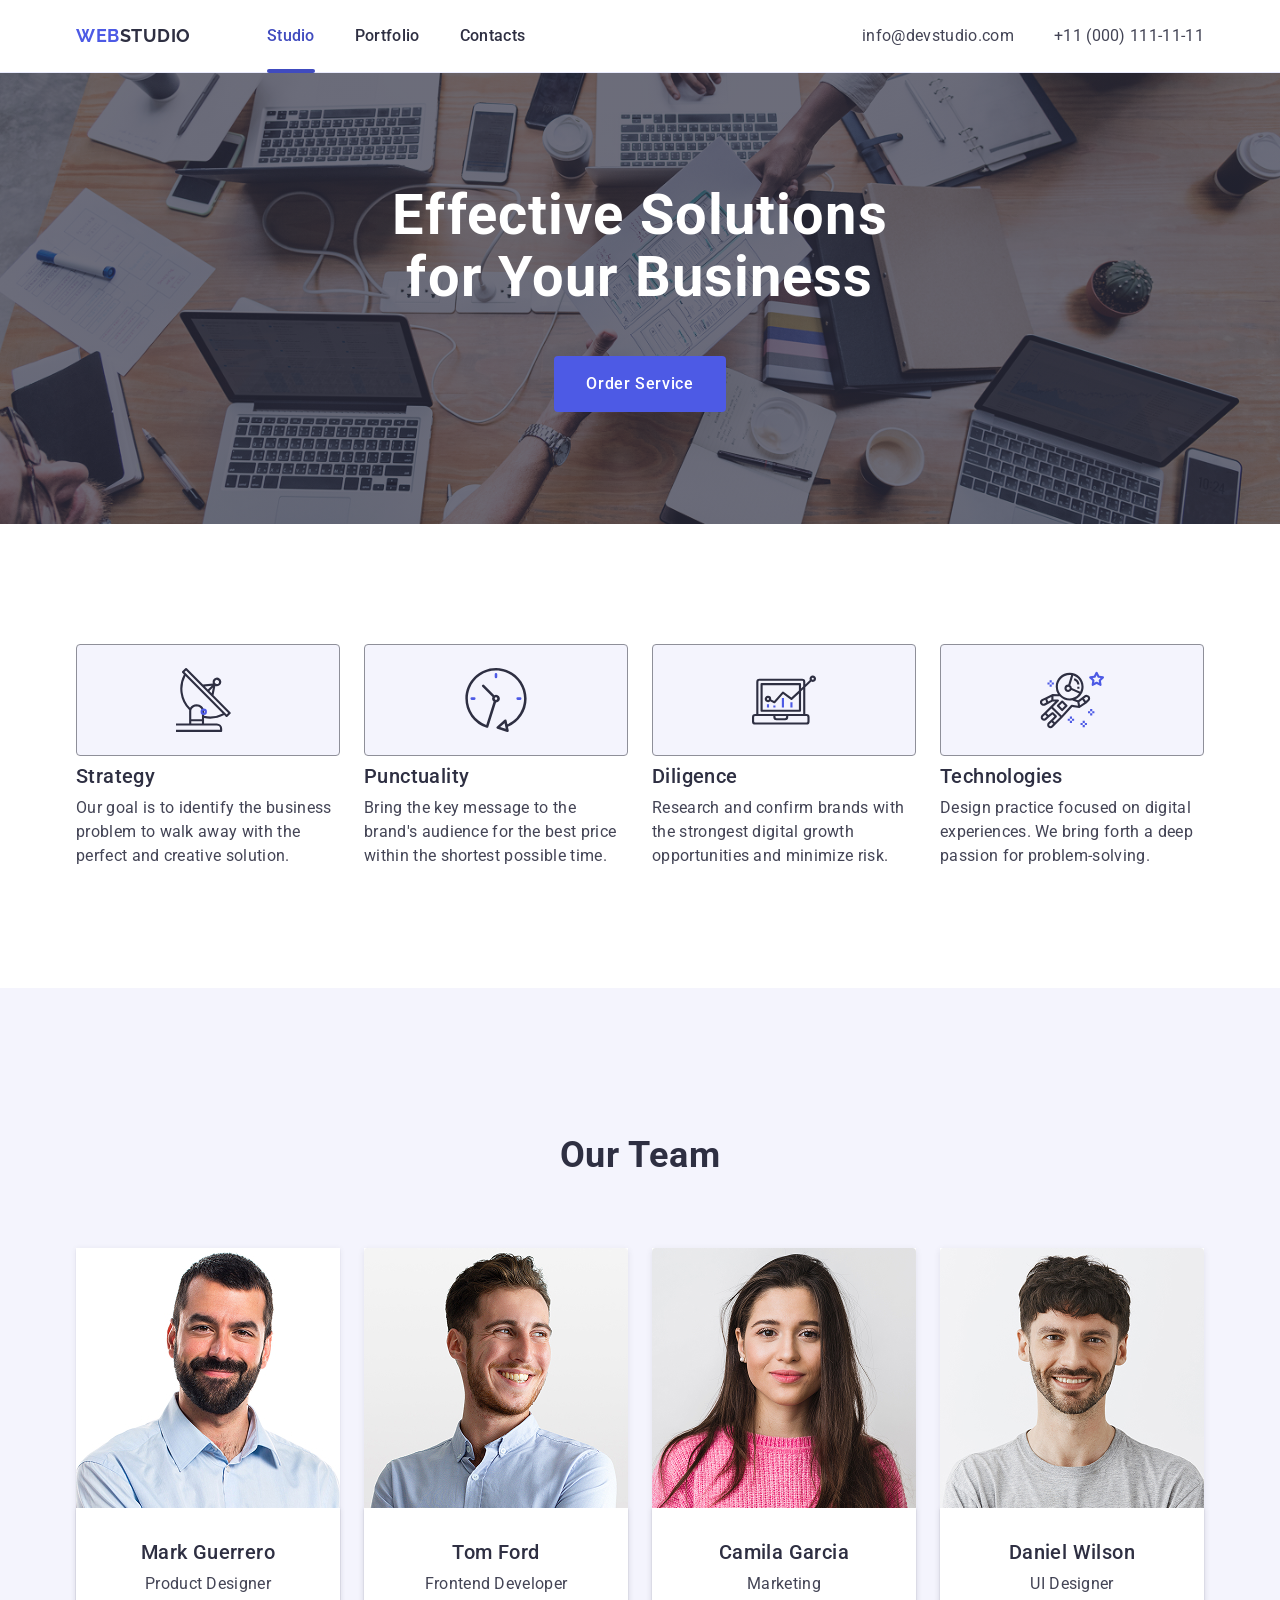
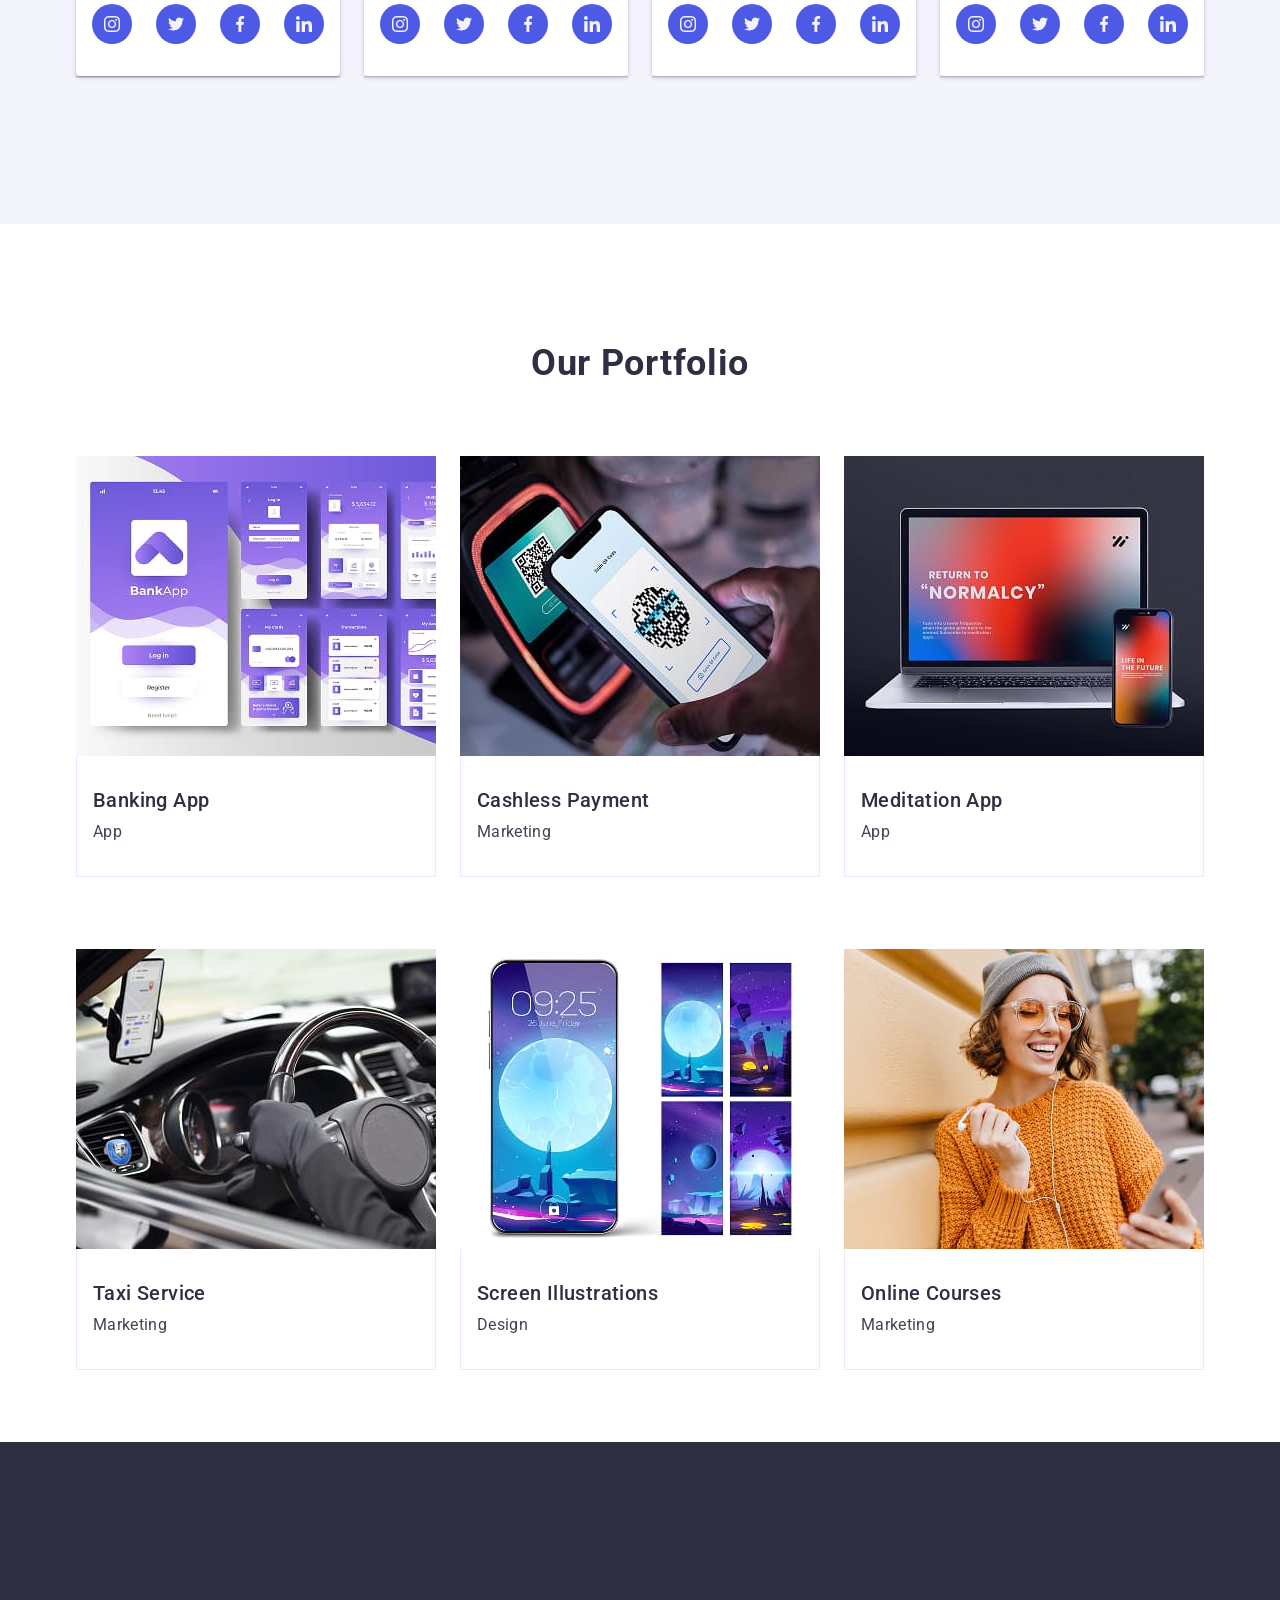
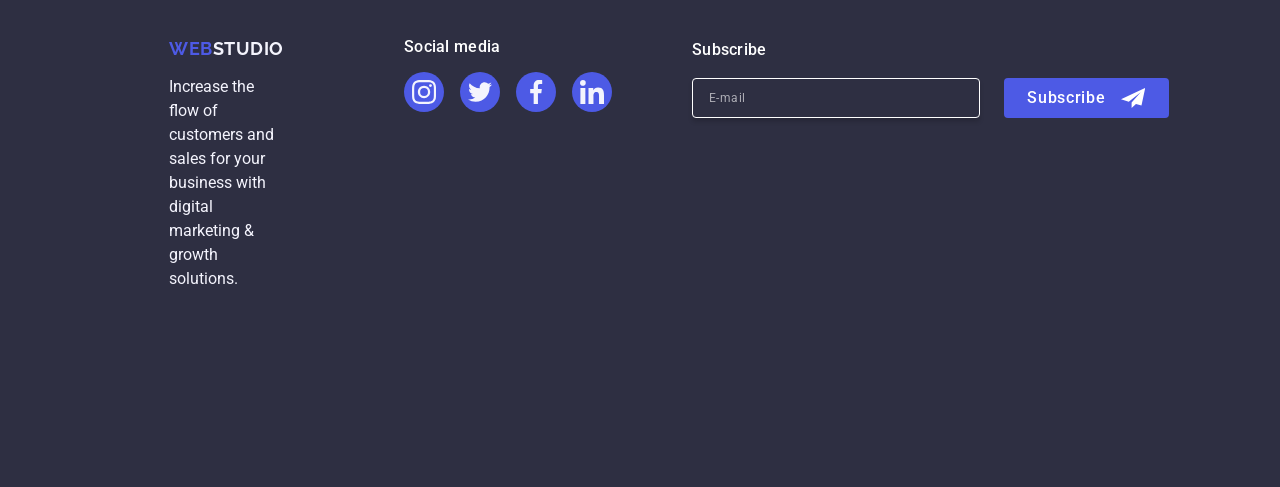
==== commit bc50ca57: "Refactor footer and mobile menu structure" ====
--- a/index.html
+++ b/index.html
@@ -30,11 +30,6 @@
           <a href="./index.html" class="logo-link">
             Web<span class="logo-studio">Studio</span>
           </a>
-          <button class="burger-menu" type="button" aria-label="Open menu">
-            <svg class="burger-menu-icon" width="24" height="24">
-              <use href="./images/icons.svg#mobile-menu-icon"></use>
-            </svg>
-          </button>
           <ul class="main-menu">
             <li class="menu-link-item">
               <a href="./index.html" class="menu-link current">Studio</a>
@@ -47,6 +42,11 @@
             </li>
           </ul>
         </nav>
+        <button class="burger-menu" type="button" aria-label="Open menu">
+          <svg class="burger-menu-icon" width="24" height="24">
+            <use href="./images/icons.svg#mobile-menu-icon"></use>
+          </svg>
+        </button>
         <address class="contact-info">
           <ul class="contact-list">
             <li>
@@ -655,85 +655,83 @@
 
     <!-- Footer -->
     <footer class="footer">
-      <div class="container footer-inner">
-        <div class="footer-top">
-          <div class="footer-container">
-            <a href="./index.html" class="footer-logo">
-              Web<span class="footer-logo-studio">Studio</span>
-            </a>
-            <p class="footer-text">
-              Increase the flow of customers and sales for your business with
-              digital marketing & growth solutions.
-            </p>
-          </div>
-          <div class="footer-container-social">
-            <p class="footer-social-media">Social media</p>
-            <ul class="social-list-footer">
-              <li class="social-item-footer">
-                <a
-                  class="social-link-footer"
-                  href="https://instagram.com"
-                  target="_blank"
-                  rel="noopener noreferrer"
-                  ><svg class="social-icon-footer" width="24" height="24">
-                    <use href="./images/icons.svg#instagram"></use></svg
-                ></a>
-              </li>
-              <li class="social-item-footer">
-                <a
-                  class="social-link-footer"
-                  href="https://twitter.com"
-                  target="_blank"
-                  rel="noopener noreferrer"
-                  ><svg class="social-icon-footer" width="24" height="24">
-                    <use href="./images/icons.svg#twitter"></use></svg
-                ></a>
-              </li>
-              <li class="social-item-footer">
-                <a
-                  class="social-link-footer"
-                  href="https://facebook.com"
-                  target="_blank"
-                  rel="noopener noreferrer"
-                  ><svg class="social-icon-footer" width="24" height="24">
-                    <use href="./images/icons.svg#facebook"></use></svg
-                ></a>
-              </li>
-              <li class="social-item-footer">
-                <a
-                  class="social-link-footer"
-                  href="https://linkedin.com"
-                  target="_blank"
-                  rel="noopener noreferrer"
-                  ><svg class="social-icon-footer" width="24" height="24">
-                    <use href="./images/icons.svg#linkedin"></use></svg
-                ></a>
-              </li>
-            </ul>
-          </div>
-          <div class="footer-form-block">
-            <p class="footer-form-sbr">Subscribe</p>
-            <form class="footer-form" name="subscribe-form">
-              <label class="footer-form-field">
-                <input
-                  class="footer-form-input"
-                  type="email"
-                  name="subscribe-email"
-                  placeholder="E-mail"
-                />
-              </label>
-
-              <button
-                class="footer-form-button button button-accent"
-                type="submit"
-              >
-                Subscribe
-                <svg class="icon-send" width="24" height="24">
-                  <use href="./images/icons.svg#icon-send"></use>
-                </svg>
-              </button>
-            </form>
-          </div>
+      <div class="container footer-inner footer-top">
+        <div class="footer-container">
+          <a href="./index.html" class="footer-logo">
+            Web<span class="footer-logo-studio">Studio</span>
+          </a>
+          <p class="footer-text">
+            Increase the flow of customers and sales for your business with
+            digital marketing & growth solutions.
+          </p>
+        </div>
+        <div class="footer-container-social">
+          <p class="footer-social-media">Social media</p>
+          <ul class="social-list-footer">
+            <li class="social-item-footer">
+              <a
+                class="social-link-footer"
+                href="https://instagram.com"
+                target="_blank"
+                rel="noopener noreferrer"
+                ><svg class="social-icon-footer" width="24" height="24">
+                  <use href="./images/icons.svg#instagram"></use></svg
+              ></a>
+            </li>
+            <li class="social-item-footer">
+              <a
+                class="social-link-footer"
+                href="https://twitter.com"
+                target="_blank"
+                rel="noopener noreferrer"
+                ><svg class="social-icon-footer" width="24" height="24">
+                  <use href="./images/icons.svg#twitter"></use></svg
+              ></a>
+            </li>
+            <li class="social-item-footer">
+              <a
+                class="social-link-footer"
+                href="https://facebook.com"
+                target="_blank"
+                rel="noopener noreferrer"
+                ><svg class="social-icon-footer" width="24" height="24">
+                  <use href="./images/icons.svg#facebook"></use></svg
+              ></a>
+            </li>
+            <li class="social-item-footer">
+              <a
+                class="social-link-footer"
+                href="https://linkedin.com"
+                target="_blank"
+                rel="noopener noreferrer"
+                ><svg class="social-icon-footer" width="24" height="24">
+                  <use href="./images/icons.svg#linkedin"></use></svg
+              ></a>
+            </li>
+          </ul>
+        </div>
+        <div class="footer-form-block">
+          <p class="footer-form-sbr">Subscribe</p>
+          <form class="footer-form" name="subscribe-form">
+            <label class="footer-form-field">
+              <input
+                class="footer-form-input"
+                type="email"
+                name="subscribe-email"
+                placeholder="E-mail"
+              />
+            </label>
+
+            <button
+              class="footer-form-button button button-accent"
+              type="submit"
+            >
+              Subscribe
+              <svg class="icon-send" width="24" height="24">
+                <use href="./images/icons.svg#icon-send"></use>
+              </svg>
+            </button>
+          </form>
         </div>
       </div>
     </footer>
@@ -846,32 +844,35 @@
             <use href="./images/icons.svg#close-icon"></use>
           </svg>
         </button>
-
-        <ul class="mobile-menu-list">
-          <li class="mobile-menu-item">
-            <a href="./index.html" class="mobile-menu-link current">Studio</a>
-          </li>
-          <li class="mobile-menu-item">
-            <a href="#" class="mobile-menu-link">Portfolio</a>
-          </li>
-          <li class="mobile-menu-item">
-            <a href="#" class="mobile-menu-link">Contacts</a>
-          </li>
-        </ul>
+        <nav class="mob-menu-nav">
+          <ul class="mobile-menu-list">
+            <li class="mobile-menu-item">
+              <a href="./index.html" class="mobile-menu-link current">Studio</a>
+            </li>
+            <li class="mobile-menu-item">
+              <a href="#" class="mobile-menu-link">Portfolio</a>
+            </li>
+            <li class="mobile-menu-item">
+              <a href="#" class="mobile-menu-link">Contacts</a>
+            </li>
+          </ul>
+        </nav>
+
         <div class="mobile-bottom-block">
-          <ul class="mobile-contact-list">
-            <li class="mobile-contact-item">
-              <a href="mailto:info@devstudio.com" class="mobile-contact-link"
-                >info@devstudio.com</a
-              >
-            </li>
-            <li class="mobile-contact-item">
-              <a href="tel:+110001111111" class="mobile-contact-link"
-                >+11 (000) 111-11-11</a
-              >
-            </li>
-          </ul>
-
+          <address class="mob-window-adrs">
+            <ul class="mobile-contact-list">
+              <li class="mobile-contact-item">
+                <a href="tel:+110001111111" class="mobile-contact-link"
+                  >+11 (000) 111-11-11</a
+                >
+              </li>
+              <li class="mobile-contact-item">
+                <a href="mailto:info@devstudio.com" class="mobile-contact-link"
+                  >info@devstudio.com</a
+                >
+              </li>
+            </ul>
+          </address>
           <ul class="mobile-social-list">
             <li class="social-item">
               <a
@@ -880,7 +881,7 @@
                 target="_blank"
                 rel="noopener noreferrer"
               >
-                <svg class="social-icon" width="16" height="16">
+                <svg class="social-icon" width="24" height="24">
                   <use href="./images/icons.svg#instagram"></use>
                 </svg>
               </a>
@@ -892,7 +893,7 @@
                 target="_blank"
                 rel="noopener noreferrer"
               >
-                <svg class="social-icon" width="16" height="16">
+                <svg class="social-icon" width="24" height="24">
                   <use href="./images/icons.svg#twitter"></use>
                 </svg>
               </a>
@@ -904,7 +905,7 @@
                 target="_blank"
                 rel="noopener noreferrer"
               >
-                <svg class="social-icon" width="16" height="16">
+                <svg class="social-icon" width="24" height="24">
                   <use href="./images/icons.svg#facebook"></use>
                 </svg>
               </a>
@@ -916,7 +917,7 @@
                 target="_blank"
                 rel="noopener noreferrer"
               >
-                <svg class="social-icon" width="16" height="16">
+                <svg class="social-icon" width="24" height="24">
                   <use href="./images/icons.svg#linkedin"></use>
                 </svg>
               </a>
--- a/css/styles.css
+++ b/css/styles.css
@@ -47,7 +47,6 @@
 }
 html,
 body {
-  height: 100%;
   margin: 0;
   padding: 0;
   overflow-x: hidden;
@@ -55,7 +54,7 @@
 
 /* #region Mobile Screen */
 .container {
-  min-width: 320px;
+  max-width: 320px;
   padding: 0 16px;
   margin: 0 auto;
 }
@@ -64,18 +63,14 @@
 @media screen and (min-width: 768px) {
   .container {
     max-width: 768px;
-    margin: 0 auto;
-    padding: 0 16px;
   }
 }
 /* #endregion */
 /* #region Desktop */
 @media screen and (min-width: 1158px) {
   .container {
-    width: 100%;
     max-width: 1158px;
     padding: 0 15px;
-    margin: 0 auto;
   }
 }
 
@@ -114,7 +109,6 @@
 }
 
 .burger-menu {
-  position: absolute;
   background-color: transparent;
   border: none;
   padding: 0;
@@ -154,7 +148,7 @@
 }
 
 .logo-link {
-  margin-right: 76px;
+  display: block;
   font-family: 'Raleway', sans-serif;
   font-weight: 700;
   font-size: 18px;
@@ -163,7 +157,7 @@
   text-transform: uppercase;
   text-decoration: none;
   color: #4d5ae5;
-  margin-right: 120px;
+  padding: 16px 149px 16px 0;
 }
 
 .logo-studio {
@@ -185,6 +179,10 @@
 }
 
 @media screen and (min-width: 768px) {
+  .logo-link {
+    padding: 24px 120px 24px 0;
+  }
+
   .menu-link {
     font-size: 16px;
     line-height: 24px;
@@ -213,7 +211,7 @@
 
     position: absolute;
     left: 0;
-    bottom: -1px;
+    bottom: -3px;
 
     width: 100%;
     height: 4px;
@@ -247,6 +245,9 @@
 }
 
 @media screen and (min-width: 1158px) {
+  .logo-link {
+    padding: 24px 76px 24px 0;
+  }
   .contact-list {
     display: flex;
     justify-content: flex-end;
@@ -262,6 +263,9 @@
     font-size: 16px;
     line-height: 1.5;
     letter-spacing: 0.02em;
+  }
+  .menu-link.current::after {
+    bottom: -1px;
   }
 }
 @media screen and (min-width: 1158px) {
@@ -292,10 +296,12 @@
   background-repeat: no-repeat;
   background-position: center;
   background-size: cover;
-  max-width: 1440px;
-  padding: auto;
-}
-
+
+  padding: 72px 52px;
+}
+.hero-container {
+  max-width: 320px;
+}
 @media (min-resolution: 192dpi) {
   .hero {
     background-image: linear-gradient(
@@ -305,20 +311,20 @@
       url('../images/background/dark-bg_bg_mob@2x.jpg');
   }
 }
+
 .hero-title {
   font-weight: 700;
   font-size: 36px;
   line-height: 1.1;
   letter-spacing: 0.02em;
   color: #ffffff;
-  min-width: 216px;
-  text-align: center;
-  padding: 72px 52px;
+  max-width: 216px;
+  margin: auto auto;
+  margin-bottom: 72px;
 }
 
 .hero-button {
   min-width: 169px;
-  margin-bottom: 72px;
   background-color: #4d5ae5;
   border: none;
   padding: 16px 32px;
@@ -343,17 +349,19 @@
 @media only screen and (min-width: 768px) {
   .hero-title {
     font-size: 56px;
-    min-width: 320px;
-    padding: 112px 120px 36px;
-    margin: 0;
-  }
-  .hero-button {
-    margin-bottom: 112px;
+    max-width: 496px;
+    margin: auto auto;
+    margin-bottom: 36px;
   }
 }
 
 @media only screen and (min-width: 768px) {
+  .hero-container {
+    max-width: 768px;
+    padding: 0;
+  }
   .hero {
+    padding: 112px 136px;
     background-image: linear-gradient(
         rgba(46, 47, 66, 0.7),
         rgba(46, 47, 66, 0.7)
@@ -380,6 +388,7 @@
   }
   @media (min-resolution: 192dpi) {
     .hero {
+      padding: 188px 316px;
       background-image: linear-gradient(
           rgba(46, 47, 66, 0.7),
           rgba(46, 47, 66, 0.7)
@@ -390,10 +399,13 @@
 }
 @media only screen and (min-width: 1158px) {
   .hero-title {
-    padding: 188px 316px 48px;
+    margin: auto auto;
+    margin-bottom: 48px;
   }
   .hero-button {
-    margin-bottom: 188px;
+  }
+  .hero-container {
+    max-width: 1440px;
   }
 }
 
@@ -459,6 +471,7 @@
     letter-spacing: 0.02em;
     color: #2e2f42;
     margin-bottom: 8px;
+    text-align: left;
   }
   .feature-item-text {
     font-weight: 400;
@@ -495,7 +508,7 @@
 /* Team */
 /* #region Team */
 .team {
-  padding: 96px 28px;
+  padding: 96px 0;
   display: flex;
   justify-content: center;
 }
@@ -539,8 +552,12 @@
   color: #2e2f42;
   margin-bottom: 72px;
 }
+.team-container {
+  padding: 28px;
+}
 
 .team-list {
+  width: 264px;
   display: flex;
   flex-direction: column;
   gap: 72px;
@@ -626,7 +643,7 @@
 /* Portfolio */
 /* #region Portfolio */
 .portfolio {
-  padding: 96px 16px;
+  padding: 96px 0;
 }
 
 .portfolio-titel {
@@ -755,7 +772,7 @@
 /* #region Footer */
 .footer {
   background-color: #2e2f42;
-  padding: 100px 0;
+  padding: 96px 0;
 }
 
 .footer-top {
@@ -845,7 +862,7 @@
   background-color: transparent;
   border: 1px solid #fff;
   border-radius: 4px;
-  width: 264px;
+  width: 288px;
   height: 40px;
   color: #fff;
   box-shadow: 0 4px 4px rgba(0, 0, 0, 0.15);
@@ -889,17 +906,30 @@
   margin-left: 16px;
 }
 
+@media only screen and (min-width: 768px) {
+  .footer-top {
+    padding: 96px 108px;
+  }
+  .footer {
+    padding: 0 0;
+  }
+}
 @media only screen and (min-width: 768px) and (max-width: 1157px) {
   .footer-top {
     display: flex;
     text-align: left;
     flex-wrap: wrap;
-    gap: 72px;
+    gap: 24px;
     padding-left: 92px;
     flex-direction: row;
+    align-items: baseline;
   }
   .footer-form {
     flex-direction: row;
+    gap: 24px;
+  }
+  .footer-form-block {
+    padding-top: 72px;
   }
 }
 
@@ -1071,7 +1101,7 @@
 }
 
 .modal-form-input {
-  min-width: 256px;
+  min-width: 100%;
   height: 40px;
   font-family: Roboto;
   padding-left: 38px;
@@ -1102,7 +1132,7 @@
 }
 
 .modal-form-message {
-  min-width: 256px;
+  min-width: 100%;
   height: 120px;
   padding: 8px 16px;
   border-radius: 4px;
@@ -1286,6 +1316,9 @@
     letter-spacing: 0.02em;
     color: #2e2f42;
   }
+  .mobile-menu-item:first-child .mobile-menu-link {
+    color: #4d5ae5;
+  }
 
   .mobile-menu-item:not(:last-child) {
     margin-bottom: 40px;
@@ -1310,6 +1343,15 @@
     gap: 24px;
   }
 
+  .mob-window-adrs {
+    font-style: normal;
+    font-weight: 500;
+    font-size: 20px;
+    letter-spacing: 0.02em;
+
+    line-height: 1.2;
+  }
+
   .mobile-contact-list {
     list-style: none;
     margin-bottom: 40px;
@@ -1321,11 +1363,8 @@
   }
 
   .mobile-contact-link {
-    font-weight: 500;
-    font-size: 20px;
-    letter-spacing: 0.02em;
+    text-decoration: none;
     color: #434455;
-    text-decoration: none;
   }
 
   .mobile-contact-item:first-child .mobile-contact-link {
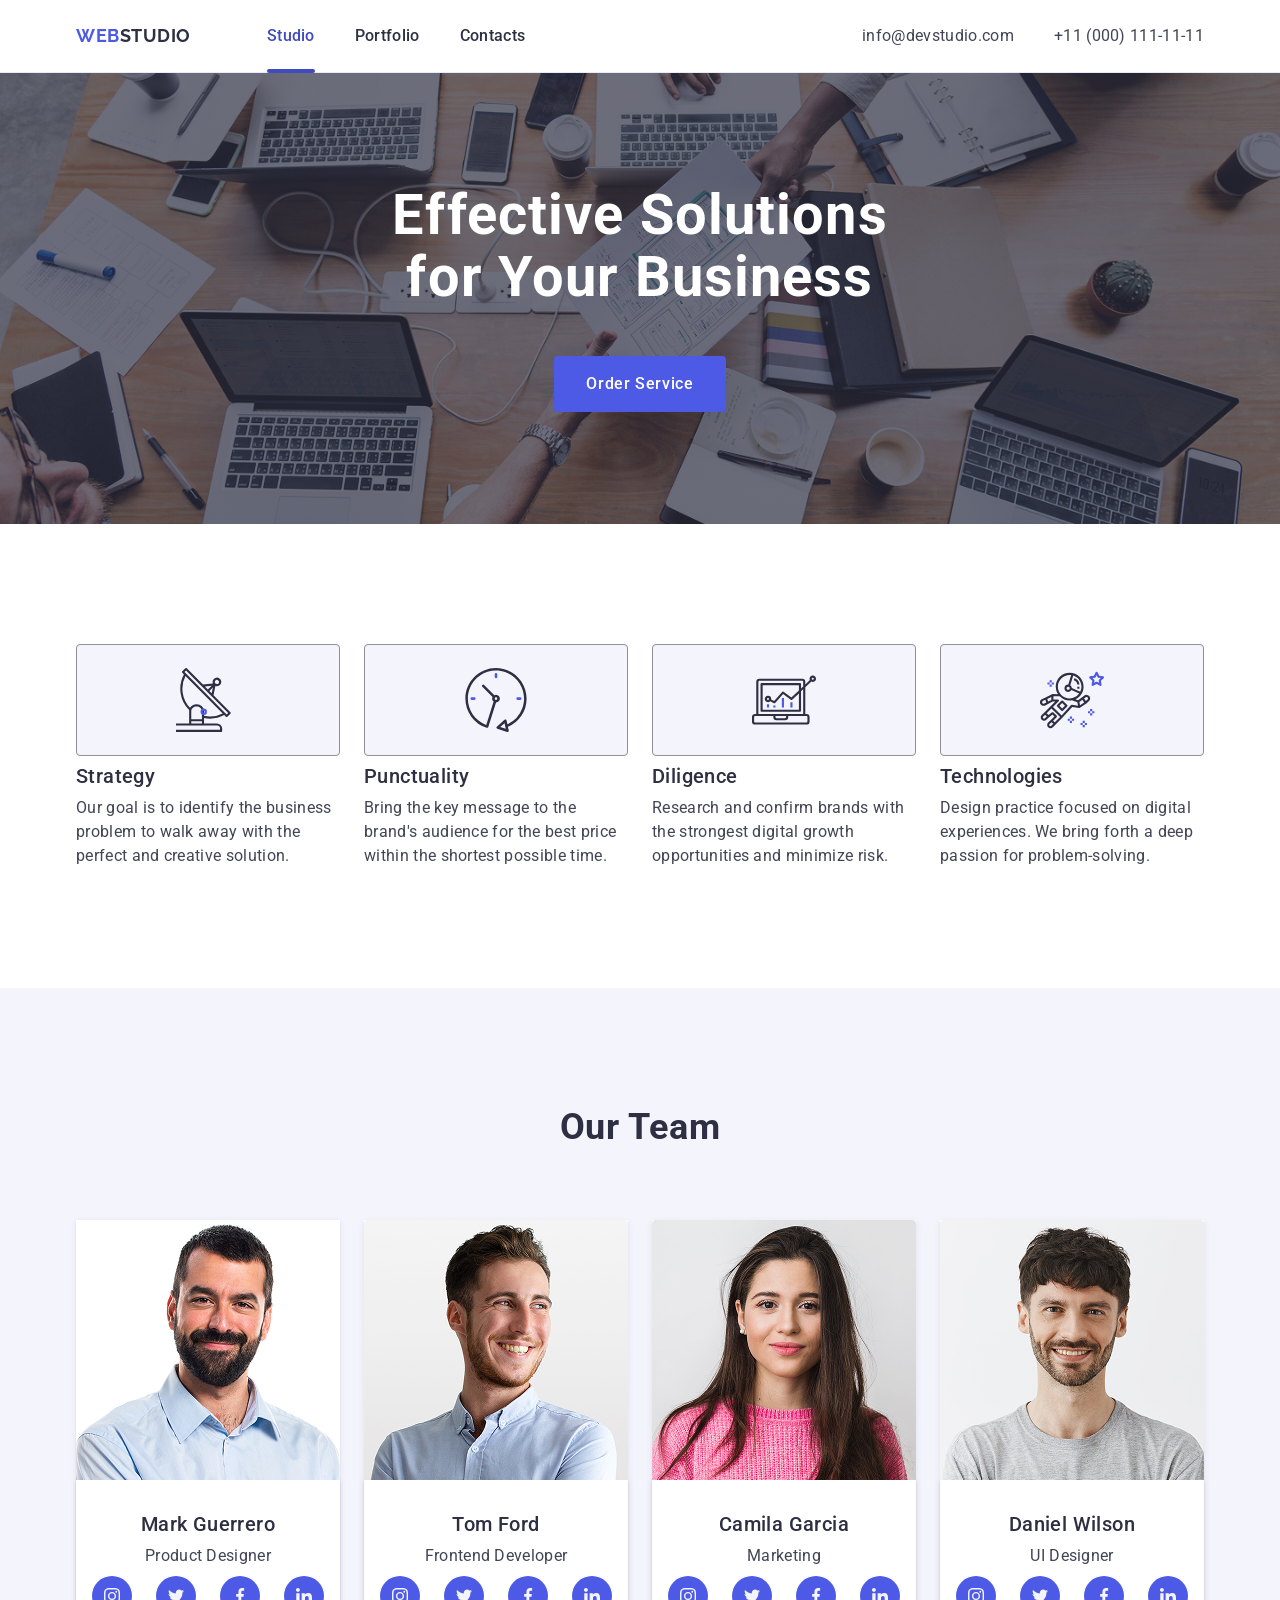
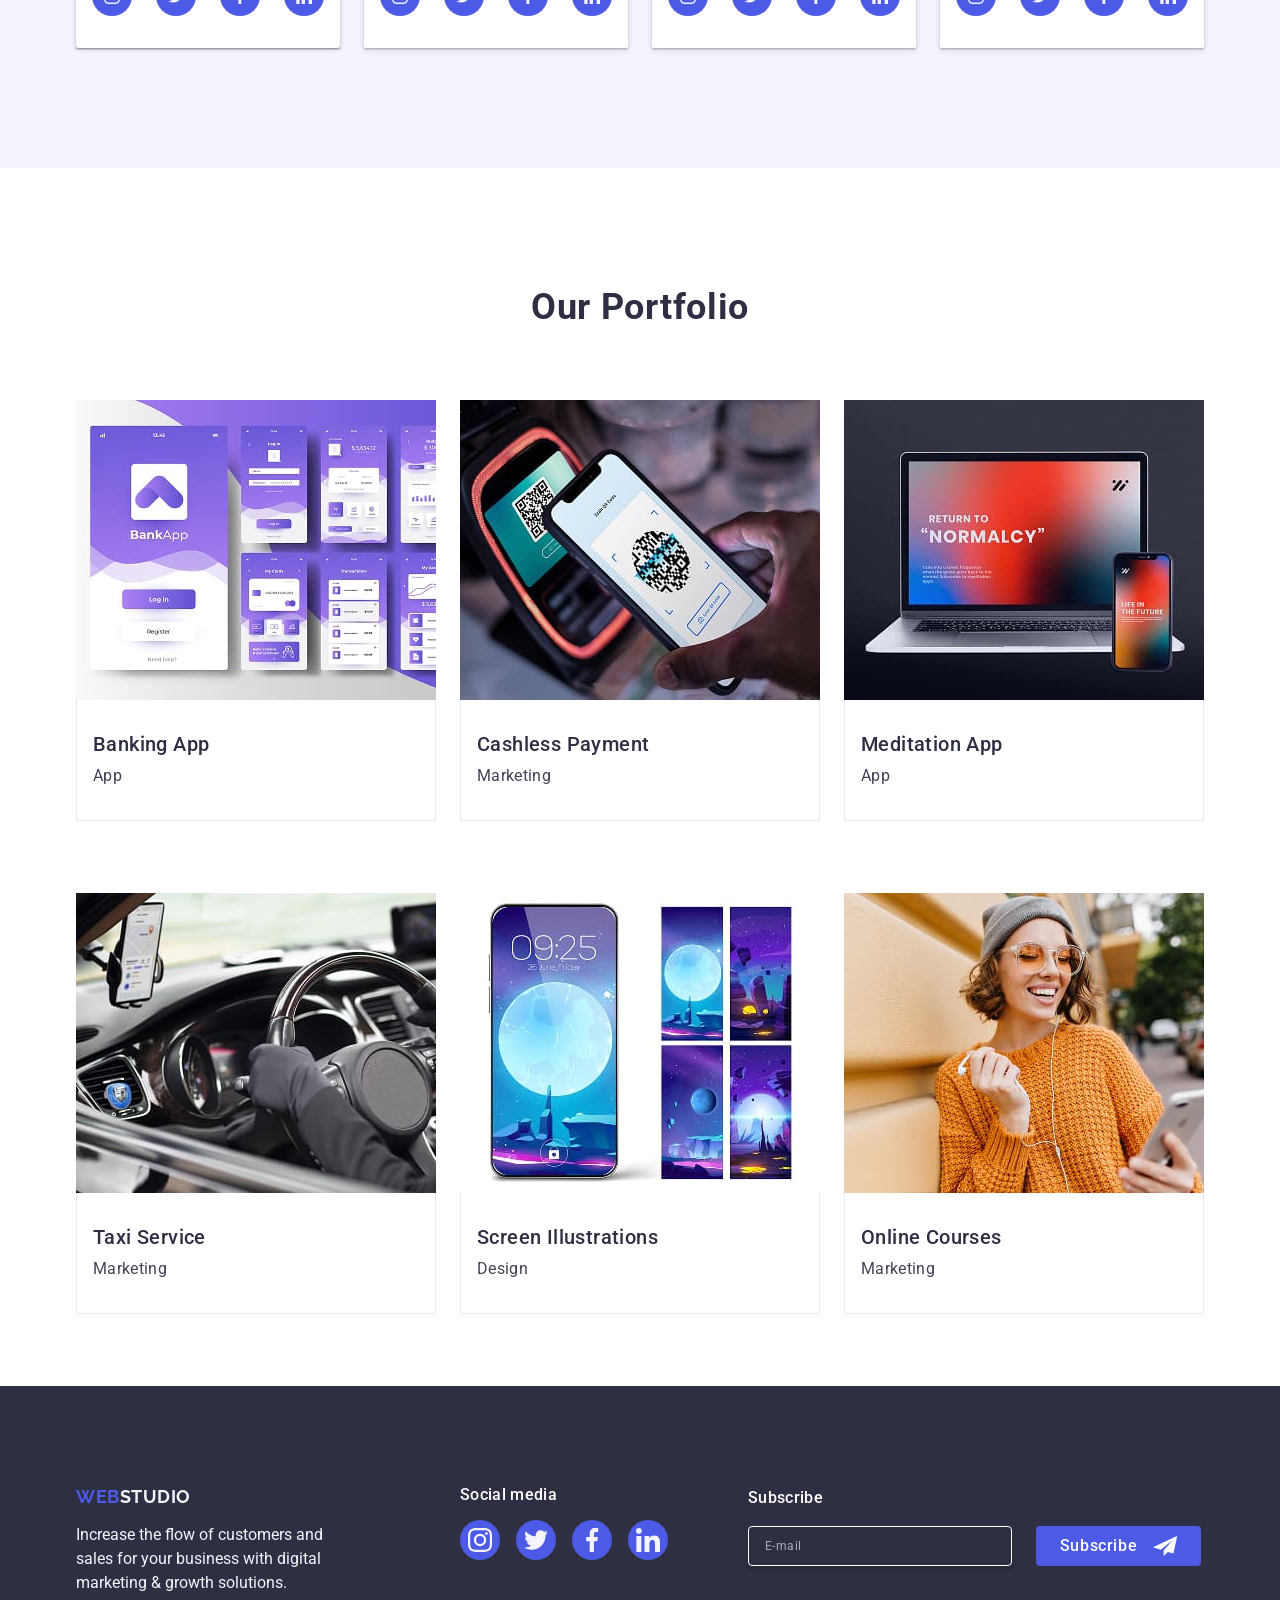
==== commit 0d9bbaa5: "Refactor mobile contact and social links section" ====
--- a/index.html
+++ b/index.html
@@ -432,6 +432,10 @@
 
                   <!-- Mobile fallback -->
                   <img
+                    srcset="
+                      ./images/portfolio/imgport_mob-1.jpg   1x,
+                      ./images/portfolio/imgport_mob@2-1.jpg 2x
+                    "
                     src="./images/portfolio/imgport_mob-1.jpg"
                     alt="Banking App"
                     width="288"
@@ -471,6 +475,10 @@
 
                   <!-- Mobile fallback -->
                   <img
+                    srcset="
+                      ./images/portfolio/imgport_mob-2.jpg    1x,
+                      ./images/portfolio/imgport_mob@2x-2.jpg 2x
+                    "
                     src="./images/portfolio/imgport_mob-2.jpg"
                     alt="Cashless Payment"
                     width="288"
@@ -510,6 +518,10 @@
 
                   <!-- Mobile fallback -->
                   <img
+                    srcset="
+                      ./images/portfolio/imgport_mob-3.jpg    1x,
+                      ./images/portfolio/imgport_mob@2x-3.jpg 2x
+                    "
                     src="./images/portfolio/imgport_mob-3.jpg"
                     alt="Meditation App"
                     width="288"
@@ -550,6 +562,10 @@
 
                   <!-- Mobile fallback -->
                   <img
+                    srcset="
+                      ./images/portfolio/imgport_mob-4.jpg    1x,
+                      ./images/portfolio/imgport_mob@2x-4.jpg 2x
+                    "
                     src="./images/portfolio/imgport_mob-4.jpg"
                     alt="Taxi Service"
                     width="288"
@@ -590,6 +606,10 @@
 
                   <!-- Mobile fallback -->
                   <img
+                    srcset="
+                      ./images/portfolio/imgport_mob-5.jpg    1x,
+                      ./images/portfolio/imgport_mob@2x-5.jpg 2x
+                    "
                     src="./images/portfolio/imgport_mob-5.jpg"
                     alt="Screen Illustrations"
                     width="288"
@@ -630,6 +650,10 @@
 
                   <!-- Mobile fallback -->
                   <img
+                    srcset="
+                      ./images/portfolio/imgport_mob-6.jpg    1x,
+                      ./images/portfolio/imgport_mob@2x-6.jpg 2x
+                    "
                     src="./images/portfolio/imgport_mob-6.jpg"
                     alt="Online Courses"
                     width="288"
@@ -858,72 +882,70 @@
           </ul>
         </nav>
 
-        <div class="mobile-bottom-block">
-          <address class="mob-window-adrs">
-            <ul class="mobile-contact-list">
-              <li class="mobile-contact-item">
-                <a href="tel:+110001111111" class="mobile-contact-link"
-                  >+11 (000) 111-11-11</a
-                >
-              </li>
-              <li class="mobile-contact-item">
-                <a href="mailto:info@devstudio.com" class="mobile-contact-link"
-                  >info@devstudio.com</a
-                >
-              </li>
-            </ul>
-          </address>
-          <ul class="mobile-social-list">
-            <li class="social-item">
-              <a
-                class="social-link"
-                href="https://instagram.com"
-                target="_blank"
-                rel="noopener noreferrer"
+        <address class="mob-window-adrs">
+          <ul class="mobile-contact-list">
+            <li class="mobile-contact-item">
+              <a href="tel:+110001111111" class="mobile-contact-link"
+                >+11 (000) 111-11-11</a
               >
-                <svg class="social-icon" width="24" height="24">
-                  <use href="./images/icons.svg#instagram"></use>
-                </svg>
-              </a>
-            </li>
-            <li class="social-item">
-              <a
-                class="social-link"
-                href="https://twitter.com"
-                target="_blank"
-                rel="noopener noreferrer"
+            </li>
+            <li class="mobile-contact-item">
+              <a href="mailto:info@devstudio.com" class="mobile-contact-link"
+                >info@devstudio.com</a
               >
-                <svg class="social-icon" width="24" height="24">
-                  <use href="./images/icons.svg#twitter"></use>
-                </svg>
-              </a>
-            </li>
-            <li class="social-item">
-              <a
-                class="social-link"
-                href="https://facebook.com"
-                target="_blank"
-                rel="noopener noreferrer"
-              >
-                <svg class="social-icon" width="24" height="24">
-                  <use href="./images/icons.svg#facebook"></use>
-                </svg>
-              </a>
-            </li>
-            <li class="social-item">
-              <a
-                class="social-link"
-                href="https://linkedin.com"
-                target="_blank"
-                rel="noopener noreferrer"
-              >
-                <svg class="social-icon" width="24" height="24">
-                  <use href="./images/icons.svg#linkedin"></use>
-                </svg>
-              </a>
             </li>
           </ul>
-        </div>
+        </address>
+        <ul class="mobile-social-list">
+          <li class="social-item">
+            <a
+              class="social-link"
+              href="https://instagram.com"
+              target="_blank"
+              rel="noopener noreferrer"
+            >
+              <svg class="social-icon" width="24" height="24">
+                <use href="./images/icons.svg#instagram"></use>
+              </svg>
+            </a>
+          </li>
+          <li class="social-item">
+            <a
+              class="social-link"
+              href="https://twitter.com"
+              target="_blank"
+              rel="noopener noreferrer"
+            >
+              <svg class="social-icon" width="24" height="24">
+                <use href="./images/icons.svg#twitter"></use>
+              </svg>
+            </a>
+          </li>
+          <li class="social-item">
+            <a
+              class="social-link"
+              href="https://facebook.com"
+              target="_blank"
+              rel="noopener noreferrer"
+            >
+              <svg class="social-icon" width="24" height="24">
+                <use href="./images/icons.svg#facebook"></use>
+              </svg>
+            </a>
+          </li>
+          <li class="social-item">
+            <a
+              class="social-link"
+              href="https://linkedin.com"
+              target="_blank"
+              rel="noopener noreferrer"
+            >
+              <svg class="social-icon" width="24" height="24">
+                <use href="./images/icons.svg#linkedin"></use>
+              </svg>
+            </a>
+          </li>
+        </ul>
       </div>
     </div>
 
--- a/css/styles.css
+++ b/css/styles.css
@@ -361,7 +361,7 @@
     padding: 0;
   }
   .hero {
-    padding: 112px 136px;
+    padding: 112px 120px;
     background-image: linear-gradient(
         rgba(46, 47, 66, 0.7),
         rgba(46, 47, 66, 0.7)
@@ -551,9 +551,6 @@
   text-transform: capitalize;
   color: #2e2f42;
   margin-bottom: 72px;
-}
-.team-container {
-  padding: 28px;
 }
 
 .team-list {
@@ -934,11 +931,10 @@
 }
 
 @media only screen and (min-width: 1158px) {
-  .footer {
-    padding: 100px 0;
+  .footer-top {
+    gap: 0;
   }
   .footer-container {
-    padding-right: 120px;
   }
 
   .footer-top {
@@ -946,17 +942,22 @@
     flex-direction: row;
     align-items: flex-start;
     text-align: left;
-    gap: 0;
+    padding: 100px 15px;
   }
   .footer-container-social {
-    padding-right: 80px;
-  }
-
+    margin-left: 120px;
+  }
   .footer-form {
     display: flex;
     flex-direction: row;
     align-items: center;
     gap: 24px;
+  }
+  .footer-form-input {
+    width: 264px;
+  }
+  .footer-form-block {
+    margin-left: 80px;
   }
 }
 
